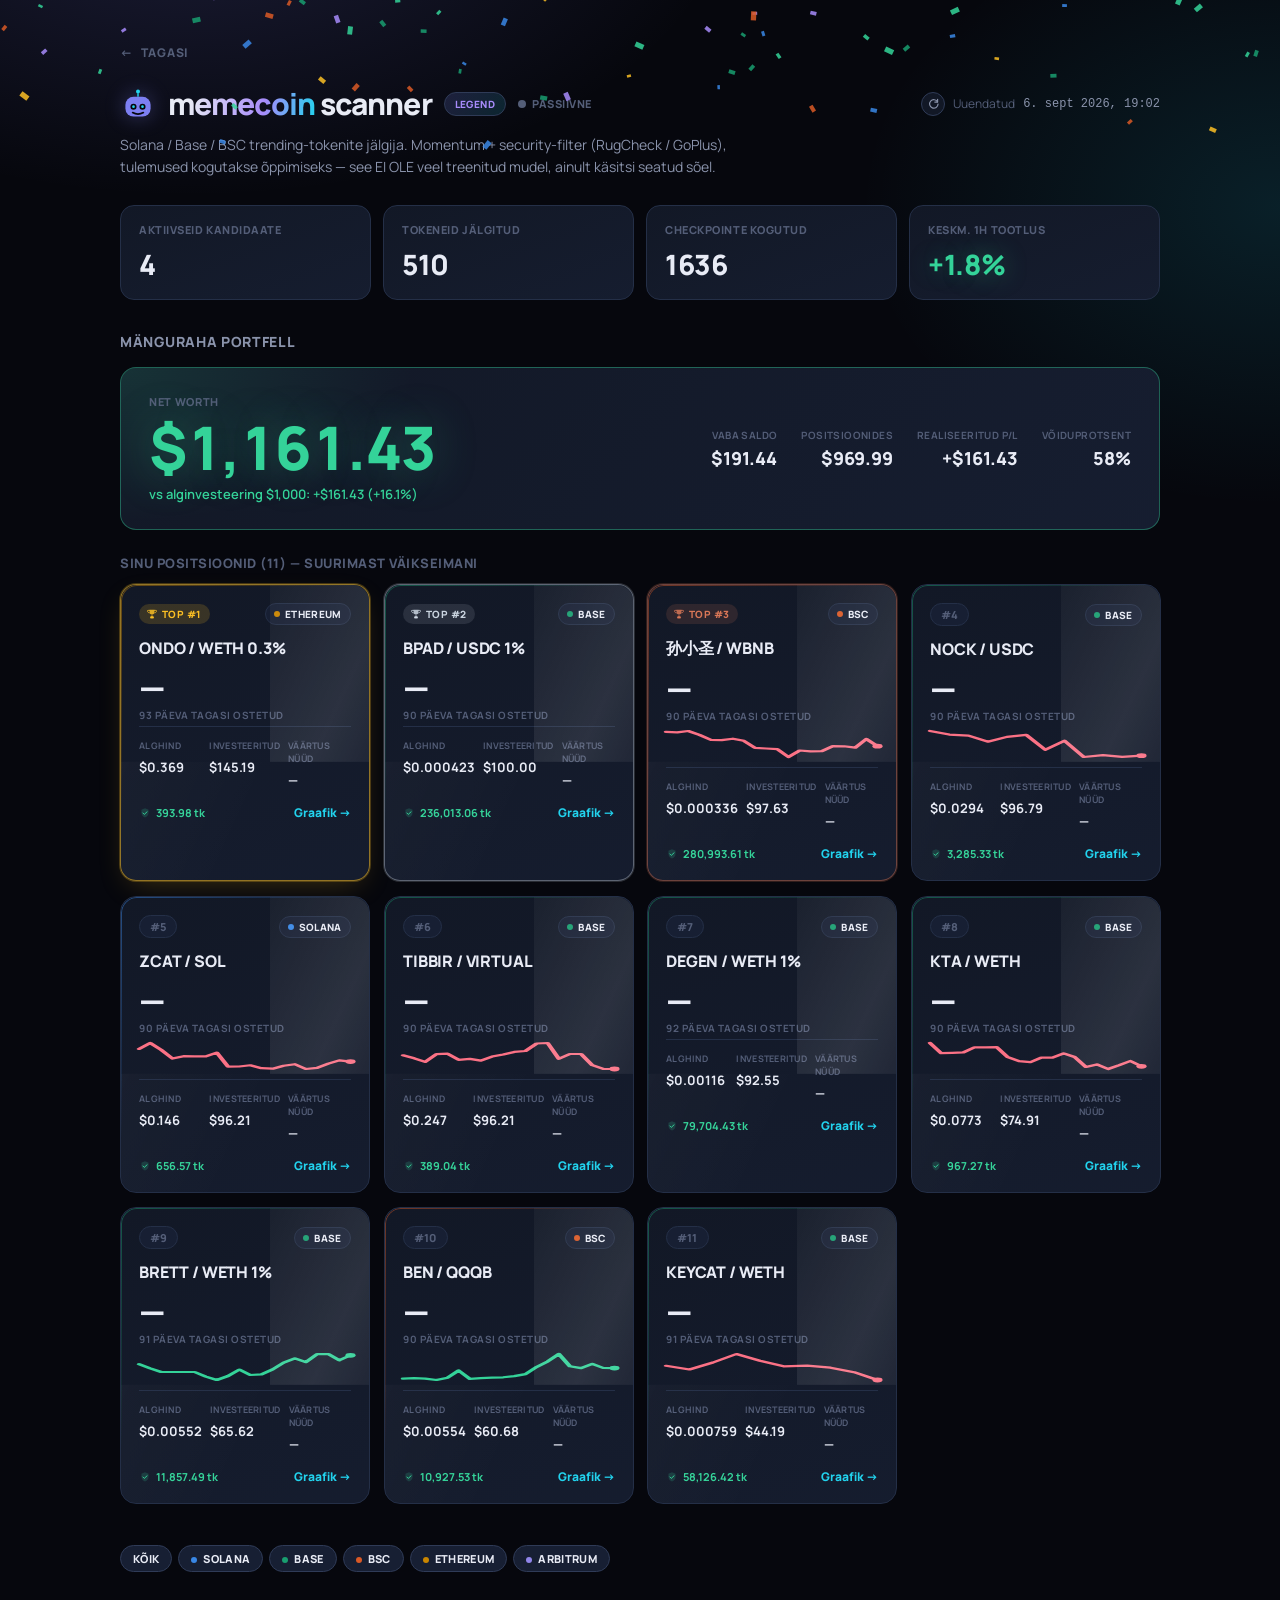
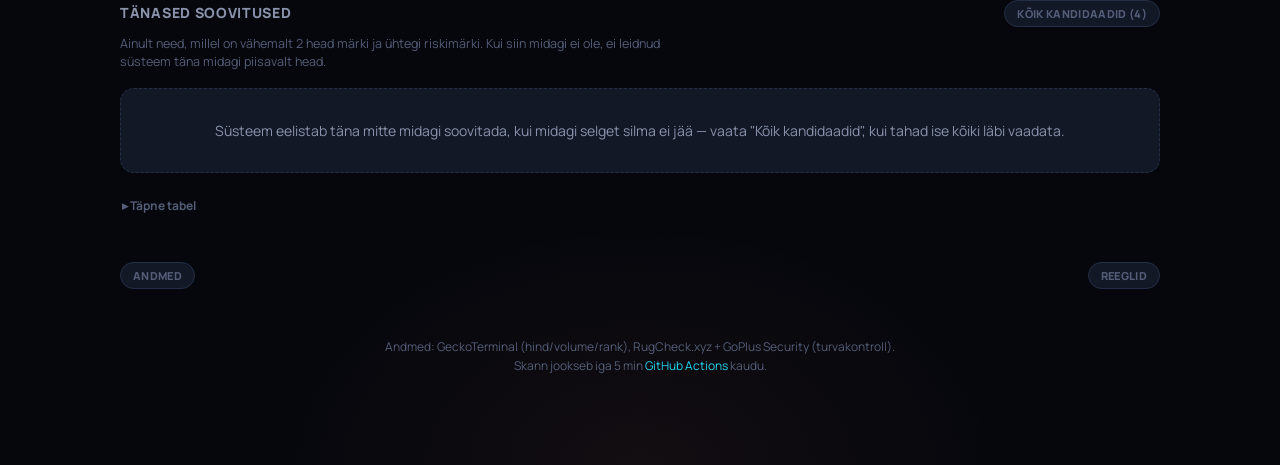
==== cryptobot.html @ 8f5c51cc "Split the dashboard into a landing page plus one page per half index.html is now a hand-written land" ====
<!doctype html>
<html lang="et">
<head>
<meta charset="utf-8">
<meta name="viewport" content="width=device-width, initial-scale=1">
<title>Bot — Cryptobot</title>
<link rel="preconnect" href="https://fonts.googleapis.com">
<link href="https://fonts.googleapis.com/css2?family=Manrope:wght@400;500;600;700;800;900&display=swap" rel="stylesheet">
<link rel="stylesheet" href="style.css">
</head>
<body>
<div class="wrap">
  <a class="backlink" href="index.html"><span class="arrow">&larr;</span> Tagasi</a>
  <header>
    <div class="h1-row">
      <div class="mascot" id="mascot" aria-hidden="true">
        <svg viewBox="0 0 40 40" width="36" height="36">
          <circle cx="20" cy="6" r="2.2" fill="var(--accent3)"/>
          <line x1="20" y1="8" x2="20" y2="12" stroke="var(--accent3)" stroke-width="1.6"/>
          <rect x="6" y="12" width="28" height="22" rx="9" fill="url(#mascotGrad)"/>
          <circle class="mascot-eye" cx="15" cy="23" r="3.4" fill="var(--bg)"/>
          <circle class="mascot-eye" cx="25" cy="23" r="3.4" fill="var(--bg)"/>
          <circle class="mascot-pupil" cx="15" cy="23" r="1.5" fill="var(--accent3)"/>
          <circle class="mascot-pupil" cx="25" cy="23" r="1.5" fill="var(--accent3)"/>
          <path d="M14 29.5 Q20 33 26 29.5" stroke="var(--bg)" stroke-width="1.8" fill="none" stroke-linecap="round"/>
          <defs>
            <linearGradient id="mascotGrad" x1="0" y1="0" x2="40" y2="40">
              <stop offset="0%" stop-color="var(--accent)"/>
              <stop offset="100%" stop-color="var(--accent2)"/>
            </linearGradient>
          </defs>
        </svg>
      </div>
      <h1><span>memecoin</span> scanner</h1>
      <span class="level-badge" id="level-badge"></span>
      <div class="pulse-wrap"><span class="pulse-dot" id="pulse-dot"></span><span id="pulse-label">—</span></div>
    </div>
    <div class="updated">
      <button class="refresh-btn" id="refresh-btn" title="Värskenda andmeid" aria-label="Värskenda andmeid">
        <svg viewBox="0 0 20 20" fill="none"><path d="M16.2 7.5A6.5 6.5 0 1 0 17 10.8" stroke="currentColor" stroke-width="1.8" stroke-linecap="round"/><path d="M16.3 3.5v4.3h-4.3" stroke="currentColor" stroke-width="1.8" stroke-linecap="round" stroke-linejoin="round"/></svg>
      </button>
      Uuendatud <span class="mono" id="updated-ts">—</span>
    </div>
  </header>
  <p class="subtitle">Solana / Base / BSC trending-tokenite jälgija. Momentum + security-filter (RugCheck / GoPlus), tulemused kogutakse õppimiseks — see EI OLE veel treenitud mudel, ainult käsitsi seatud sõel.</p>

  <div class="tiles" id="tiles"></div>

  <section id="portfolio-section">
    <div class="section-head"><h2>Mänguraha portfell</h2></div>
    <div id="portfolio-hero"></div>
    <h3 class="holdings-title" id="holdings-title"></h3>
    <div id="portfolio-positions" style="margin-top: 12px;"></div>
  </section>

  <div class="chips" id="net-filter" style="margin-bottom: 28px;"></div>

  <section>
    <div class="section-head">
      <h2><span id="coin-section-title">Tänased soovitused</span> <span class="count" id="cand-count"></span></h2>
      <button class="chip" id="show-all-toggle"></button>
    </div>
    <p class="coin-section-sub" id="coin-section-sub"></p>
    <div id="coin-grid"></div>
    <details class="raw-table" id="raw-table-wrap">
      <summary>Täpne tabel</summary>
      <div id="candidates-table"></div>
    </details>
  </section>

  <section>
    <div class="section-head chips" style="margin-bottom: 0;">
      <button class="chip" id="data-toggle">Andmed</button>
      <button class="chip" id="rules-toggle">Reeglid</button>
    </div>

    <div id="data-panel" class="bottom-panel" hidden>
      <div class="section-head" style="margin-top: 24px;"><h2>Turu kaart</h2></div>
      <div id="scatter-wrap"></div>

      <div class="section-head" style="margin-top: 24px;"><h2>Tulemused checkpointide kaupa</h2></div>
      <div id="outcomes"></div>

      <div class="section-head" style="margin-top: 24px;"><h2>Suletud tehingud</h2></div>
      <div id="portfolio-closed"></div>

      <div class="section-head" style="margin-top: 24px;"><h2>Viimased leiud</h2></div>
      <div id="feed"></div>
    </div>

    <div id="rules-panel" class="bottom-panel" hidden>
      <div id="rules-content"></div>
    </div>
  </section>

  <footer>
    Andmed: GeckoTerminal (hind/volume/rank), RugCheck.xyz + GoPlus Security (turvakontroll).<br>
    Skann jookseb iga 5 min <a href="https://github.com/skrrrando/cryptobot" target="_blank" rel="noopener">GitHub Actions</a> kaudu.
  </footer>
</div>

<div id="tooltip"></div>

<script>
const NET_COLOR = { solana: 'var(--net-solana)', base: 'var(--net-base)', bsc: 'var(--net-bsc)', eth: 'var(--net-eth)', arbitrum: 'var(--net-arbitrum)', polygon_pos: 'var(--net-polygon_pos)' };
const NET_COLOR_HEX = { solana: '#3987e5', base: '#199e70', bsc: '#d95926', eth: '#c98500', arbitrum: '#9085e9', polygon_pos: '#d55181' };
const NET_LABEL = { solana: 'Solana', base: 'Base', bsc: 'BSC', eth: 'Ethereum', arbitrum: 'Arbitrum', polygon_pos: 'Polygon' };
const SHIELD_SVG = `<svg viewBox="0 0 20 20" fill="none"><path d="M10 2l6 2.5v4.7c0 4-2.6 7.3-6 8.3-3.4-1-6-4.3-6-8.3V4.5L10 2z" fill="currentColor" opacity="0.18"/><path d="M6.5 10l2.3 2.3L13.5 8" stroke="currentColor" stroke-width="1.6" stroke-linecap="round" stroke-linejoin="round"/></svg>`;
const TROPHY_SVG = `<svg viewBox="0 0 20 20" fill="none"><path d="M6 3h8v4a4 4 0 0 1-8 0V3z" fill="currentColor" opacity="0.85"/><path d="M6 4H3.5a1 1 0 0 0-1 1.2c.3 1.6 1.3 2.7 3 3M14 4h2.5a1 1 0 0 1 1 1.2c-.3 1.6-1.3 2.7-3 3" stroke="currentColor" stroke-width="1.3" stroke-linecap="round"/><path d="M10 11v2.5M7.5 16.5h5M8 14.2h4l.6 2.3H7.4l.6-2.3z" fill="currentColor" stroke="currentColor" stroke-width="1.1" stroke-linejoin="round"/></svg>`;

const fmtUsd = (n) => {
  if (n === null || n === undefined || isNaN(n)) return '—';
  if (Math.abs(n) >= 1e6) return '$' + (n / 1e6).toFixed(2) + 'M';
  if (Math.abs(n) >= 1e3) return '$' + (n / 1e3).toFixed(1) + 'K';
  return (n < 0 ? '-$' : '$') + Math.abs(n).toFixed(Math.abs(n) > 0 && Math.abs(n) < 1 ? 4 : 2);
};
// Full precision, never abbreviated to K/M - for the Net Worth hero number,
// which is exactly the figure the user wants to read exactly, not rounded.
const fmtUsdFull = (n) => {
  if (n === null || n === undefined || isNaN(n)) return '—';
  return (n < 0 ? '-$' : '$') + Math.abs(n).toLocaleString('en-US', { minimumFractionDigits: 2, maximumFractionDigits: 2 });
};
// Memecoin entry prices are often fractions of a cent (e.g. $0.00000734) -
// toFixed(2) would just print "$0.00" for almost every token, so this shows
// enough decimal places to keep the first couple of significant digits.
const fmtPrice = (n) => {
  if (n === null || n === undefined || isNaN(n) || n <= 0) return '—';
  if (n >= 1) return '$' + n.toFixed(4).replace(/0+$/, '').replace(/\.$/, '');
  const decimals = Math.min(12, Math.max(2, -Math.floor(Math.log10(n)) + 2));
  return '$' + n.toFixed(decimals);
};
const fmtPct = (n) => {
  if (n === null || n === undefined || isNaN(n)) return '—';
  return (n >= 0 ? '+' : '') + n.toFixed(1) + '%';
};
const pctClass = (n) => (n === null || n === undefined || isNaN(n)) ? '' : (n >= 0 ? 'good' : 'bad');
const timeAgo = (isoStr) => {
  if (!isoStr) return '—';
  const diffMs = Date.now() - new Date(isoStr).getTime();
  const mins = Math.round(diffMs / 60000);
  if (mins < 1) return 'nüüd';
  if (mins < 60) return mins + ' min';
  const hrs = Math.round(mins / 60);
  if (hrs < 24) return hrs + ' h';
  return Math.round(hrs / 24) + ' päeva';
};
const geckoterminalLink = (network, poolAddress) => `https://www.geckoterminal.com/${network}/pools/${poolAddress}`;
const asFloat = (v) => { const n = parseFloat(v); return isNaN(n) ? 0 : n; };

// ---- Quick-read tags: short, plain-language "what's good / what to watch" --
// Simple threshold rules over the same fields already shown elsewhere on the
// card - not a hidden score, just a faster way to read numbers you can also
// see spelled out. Every candidate here already passed the hard security
// gate, so "caution" tags are about degree, not a pass/fail result.
function getTags(c) {
  const good = [], caution = [];
  const rv = c.features?.rank_velocity;
  const accel = c.features?.h1_accel;
  const h1 = asFloat(c.price_change_pct?.h1);
  const h24 = asFloat(c.price_change_pct?.h24);
  const mcap = c.market_cap_usd || 0;
  const sec = c.security || {};
  const concentration = c.network === 'solana' ? sec.top10_pct : sec.owner_creator_pct;
  const concLow = c.network === 'solana' ? 20 : 5;
  const concHigh = c.network === 'solana' ? 30 : 10;

  // Mirrors scan_memecoins.py's WASH_TRADE_MIN_BUYS_H1/MAX_BUYS_PER_BUYER -
  // lots of buy transactions from only a handful of distinct wallets is a
  // fake-volume/wash-trading red flag, not organic demand.
  const buysH1 = asFloat(c.transactions_h1?.buys);
  const buyersH1 = asFloat(c.transactions_h1?.buyers);
  const lockPct = c.locked_liquidity_percentage;
  const holderGrowth = sec.holder_growth_pct;
  const solH1 = c.sol_h1;

  if (rv != null && rv > 0) good.push('Rank kerkib');
  if (accel != null && accel > 0) good.push('Hoog kasvab');
  if (h24 >= 20) good.push('Tugev 24h trend');
  if (concentration != null && concentration < concLow) good.push('Hajutatud omanikud');
  if (mcap >= 1000000) good.push('Kindlam turusuurus');
  if (lockPct != null && lockPct >= 80) good.push('Likviidsus lukus');
  if (holderGrowth != null && holderGrowth >= 5) good.push('Hoidjaid juurde tuleb');

  if (concentration != null && concentration > concHigh) caution.push('Kontsentreeritud omanikud');
  if (mcap > 0 && mcap < 200000) caution.push('Väike turg');
  if (h24 < 0 && h1 > 0) caution.push('Alles pöördumas');
  if (rv != null && rv === 0) caution.push('Rank paigal');
  if (buysH1 >= 8 && buyersH1 > 0 && (buysH1 / buyersH1) >= 3.5) caution.push('Vähe unikaalseid ostjaid');
  if (sec.whale_buyer_pct != null && sec.whale_buyer_pct >= 40) caution.push('Üks rahakott domineerib');
  if (lockPct != null && lockPct < 50) caution.push('Likviidsus lukustamata');
  if (holderGrowth != null && holderGrowth < 0) caution.push('Hoidjad lahkumas');
  if (solH1 != null && solH1 <= -5) caution.push('Turg risk-off (SOL langeb)');

  return { good: good.slice(0, 2), caution: caution.slice(0, 2) };
}

async function fetchJson(path, fallback) {
  try {
    const res = await fetch(path + '?t=' + Date.now());
    if (!res.ok) return fallback;
    return await res.json();
  } catch (e) { return fallback; }
}
async function fetchJsonl(path) {
  try {
    const res = await fetch(path + '?t=' + Date.now());
    if (!res.ok) return [];
    const text = await res.text();
    return text.split('\n').filter(Boolean).map(line => {
      try { return JSON.parse(line); } catch (e) { return null; }
    }).filter(Boolean);
  } catch (e) { return []; }
}

// ---- live price lookup for open positions (mirrors scan_memecoins.py's
// fetch_pool_price - same public, keyless GeckoTerminal endpoint) ----------
async function fetchLivePrice(network, poolAddress) {
  try {
    const res = await fetch(`https://api.geckoterminal.com/api/v2/networks/${network}/pools/${poolAddress}`);
    if (!res.ok) return null;
    const data = await res.json();
    return asFloat(data?.data?.attributes?.base_token_price_usd) || null;
  } catch (e) { return null; }
}

// ---- animated count-up for stat tiles -------------------------------------
function animateNetWorth(el, target) {
  if (!el) return;
  const start = 0, dur = 900, t0 = performance.now();
  function step(t) {
    const p = Math.min((t - t0) / dur, 1);
    const eased = 1 - Math.pow(1 - p, 3);
    el.textContent = fmtUsdFull(start + (target - start) * eased);
    if (p < 1) requestAnimationFrame(step);
  }
  requestAnimationFrame(step);
}

function animateCount(el, target, isPct) {
  const start = 0, dur = 700, t0 = performance.now();
  function step(t) {
    const p = Math.min((t - t0) / dur, 1);
    const eased = 1 - Math.pow(1 - p, 3);
    const val = start + (target - start) * eased;
    el.textContent = isPct ? (val >= 0 ? '+' : '') + val.toFixed(1) + '%' : Math.round(val).toLocaleString('et-EE');
    if (p < 1) requestAnimationFrame(step);
  }
  requestAnimationFrame(step);
}

function renderTile(label, value, cls, animateTo, isPct) {
  const id = 'tile-' + Math.random().toString(36).slice(2, 8);
  return { html: `<div class="tile"><div class="label">${label}</div><div class="value ${cls || ''}" id="${id}">${animateTo == null ? value : '0'}</div></div>`, id, target: animateTo, isPct };
}

// ---- Tooltip -------------------------------------------------------------
const tooltipEl = document.getElementById('tooltip');
function showTooltip(evt, titleText, rows) {
  tooltipEl.innerHTML = '';
  const title = document.createElement('div');
  title.className = 'tt-title';
  title.textContent = titleText;
  tooltipEl.appendChild(title);
  rows.forEach(([label, value, color]) => {
    const row = document.createElement('div');
    row.className = 'tt-row';
    const left = document.createElement('span');
    if (color) {
      const key = document.createElement('span');
      key.className = 'tt-key';
      key.style.background = color;
      left.appendChild(key);
    }
    left.appendChild(document.createTextNode(label));
    const right = document.createElement('b');
    right.textContent = value;
    row.appendChild(left);
    row.appendChild(right);
    tooltipEl.appendChild(row);
  });
  tooltipEl.classList.add('show');
  moveTooltip(evt);
}
function moveTooltip(evt) {
  const x = evt.clientX ?? (evt.target.getBoundingClientRect().left + evt.target.getBoundingClientRect().width / 2);
  const y = evt.clientY ?? evt.target.getBoundingClientRect().top;
  const pad = 16;
  let left = x + pad, top = y + pad;
  if (left + 230 > window.innerWidth) left = x - 230 - pad;
  if (top + 120 > window.innerHeight) top = y - 120 - pad;
  tooltipEl.style.left = left + 'px';
  tooltipEl.style.top = top + 'px';
}
function hideTooltip() { tooltipEl.classList.remove('show'); }

// ---- Coin card grid: the game-board (primary candidates view) -----------
const RECOMMENDED_CAP = 6; // "a couple of good ones a day", not the whole list

function renderSparkline(history) {
  if (!history || history.length < 2) return '';
  const values = history.map(h => h.h1);
  const min = Math.min(...values), max = Math.max(...values);
  const range = (max - min) || 1;
  const w = 100, h = 26;
  const points = values.map((v, i) => {
    const x = (i / (values.length - 1)) * w;
    const y = h - ((v - min) / range) * h;
    return `${x.toFixed(1)},${y.toFixed(1)}`;
  }).join(' ');
  const rising = values[values.length - 1] >= values[0];
  const color = rising ? 'var(--good)' : 'var(--bad)';
  const lastX = w, lastY = h - ((values[values.length - 1] - min) / range) * h;
  return `<svg class="sparkline" viewBox="0 0 ${w} ${h}" preserveAspectRatio="none">
    <polyline points="${points}" fill="none" stroke="${color}" stroke-width="2.2" stroke-linecap="round" stroke-linejoin="round"/>
    <circle cx="${lastX.toFixed(1)}" cy="${lastY.toFixed(1)}" r="2.4" fill="${color}"/>
  </svg>`;
}

function renderCoinGrid(candidates, activeNetworks, showAll, hotState) {
  const grid = document.getElementById('coin-grid');
  const countEl = document.getElementById('cand-count');
  const titleEl = document.getElementById('coin-section-title');
  const subEl = document.getElementById('coin-section-sub');
  const toggleBtn = document.getElementById('show-all-toggle');

  const allVisible = candidates.filter(c => activeNetworks.has(c.network))
    .sort((a, b) => asFloat(b.price_change_pct?.h1) - asFloat(a.price_change_pct?.h1));

  const withTags = allVisible.map(c => ({ c, tags: getTags(c) }));
  const recommended = withTags.filter(x => x.tags.caution.length === 0 && x.tags.good.length >= 2)
    .slice(0, RECOMMENDED_CAP);

  const shown = showAll ? withTags : recommended;

  titleEl.textContent = showAll ? 'Kõik kandidaadid' : 'Tänased soovitused';
  countEl.textContent = shown.length ? `(${shown.length})` : '';
  subEl.textContent = showAll
    ? 'Kõik momentum + security filtri läbinud tokenid, halvimast parimani.'
    : 'Ainult need, millel on vähemalt 2 head märki ja ühtegi riskimärki. Kui siin midagi ei ole, ei leidnud süsteem täna midagi piisavalt head.';

  toggleBtn.textContent = showAll ? `← Ainult soovitused` : `Kõik kandidaadid (${allVisible.length})`;
  toggleBtn.style.display = allVisible.length > recommended.length || showAll ? '' : 'none';

  if (candidates.length === 0) {
    grid.innerHTML = `<div class="empty">Hetkel ühtegi kandidaati ei ole. Bot skannib iga 5 min ja alertib Telegramis, kui midagi läbi mõlema filtri (momentum + security) tuleb.</div>`;
    return;
  }
  if (allVisible.length === 0) {
    grid.innerHTML = `<div class="empty">Valitud võrgul kandidaate pole.</div>`;
    return;
  }
  if (shown.length === 0) {
    grid.innerHTML = `<div class="empty">Süsteem eelistab täna mitte midagi soovitada, kui midagi selget silma ei jää — vaata "Kõik kandidaadid", kui tahad ise kõiki läbi vaadata.</div>`;
    return;
  }

  const medalNames = { 1: 'TOP #1', 2: 'TOP #2', 3: 'TOP #3' };

  grid.innerHTML = `<div class="coin-grid">${shown.map(({ c, tags }, i) => {
    const medal = i < 3 ? i + 1 : null;
    const h1 = asFloat(c.price_change_pct?.h1);
    const h24 = asFloat(c.price_change_pct?.h24);
    const vol = asFloat(c.volume_usd?.h24);
    const sec = c.security || {};
    const secLine = c.network === 'solana' ? `top10 ${sec.top10_pct?.toFixed(0) ?? '—'}%` : `owner ${sec.owner_creator_pct?.toFixed(0) ?? '—'}%`;
    const tagRows = (tags.good.length || tags.caution.length) ? `<div class="tag-rows">
        ${tags.good.length ? `<div class="tag-row">${tags.good.map(t => `<span class="tag good"><span class="tag-dot"></span>${t}</span>`).join('')}</div>` : ''}
        ${tags.caution.length ? `<div class="tag-row">${tags.caution.map(t => `<span class="tag caution"><span class="tag-dot"></span>${t}</span>`).join('')}</div>` : ''}
      </div>` : '';
    return `<div class="coin-card ${medal ? 'medal-' + medal : ''}" style="--net-color:${NET_COLOR_HEX[c.network]}; animation-delay:${Math.min(i * 35, 400)}ms">
      <div class="card-top">
        ${medal ? `<span class="medal-badge medal-${medal}">${TROPHY_SVG}${medalNames[medal]}</span>` : `<span class="net-badge"><span class="dot" style="background:${NET_COLOR[c.network]}"></span>${NET_LABEL[c.network]}</span>`}
        ${medal ? `<span class="net-badge"><span class="dot" style="background:${NET_COLOR[c.network]}"></span>${NET_LABEL[c.network]}</span>` : ''}
      </div>
      <div class="card-name">${c.name}</div>
      <div class="card-hero ${pctClass(h1)}">${fmtPct(h1)}</div>
      <div class="card-hero-label">1h muutus · rank #${c.rank}</div>
      ${renderSparkline(hotState?.[c.id]?.history)}
      <div class="card-stats">
        <div><span class="stat-label">24h</span><span class="stat-val ${pctClass(h24)}">${fmtPct(h24)}</span></div>
        <div><span class="stat-label">Mcap</span><span class="stat-val">${fmtUsd(c.market_cap_usd)}</span></div>
        <div><span class="stat-label">Vol</span><span class="stat-val">${fmtUsd(vol)}</span></div>
      </div>
      ${tagRows}
      <div class="card-footer">
        <span class="shield-badge">${SHIELD_SVG}${secLine}</span>
        <a class="card-link" href="${geckoterminalLink(c.network, c.address)}" target="_blank" rel="noopener">Graafik →</a>
      </div>
    </div>`;
  }).join('')}</div>`;
}

// ---- Scatter chart: 1h% vs market cap (log), sized by 24h volume --------
function renderScatter(candidates, activeNetworks) {
  const wrap = document.getElementById('scatter-wrap');
  const visible = candidates.filter(c => activeNetworks.has(c.network));
  if (candidates.length === 0) { wrap.innerHTML = ''; return; }
  if (visible.length === 0) { wrap.innerHTML = `<div class="empty">Valitud võrgul kandidaate pole.</div>`; return; }

  const W = 900, H = 320, M = { top: 16, right: 24, bottom: 34, left: 54 };
  const iw = W - M.left - M.right, ih = H - M.top - M.bottom;

  const h1Vals = visible.map(c => asFloat(c.price_change_pct?.h1));
  const mcapVals = visible.map(c => Math.max(c.market_cap_usd || 1, 1));
  const volVals = visible.map(c => asFloat(c.volume_usd?.h24));

  const xMax = Math.max(...h1Vals, 10) * 1.12;
  const yMin = Math.min(...mcapVals, 50000) * 0.7;
  const yMax = Math.max(...mcapVals) * 1.6;
  const volMax = Math.max(...volVals, 1);

  const xScale = (v) => M.left + (v / xMax) * iw;
  const yScale = (v) => M.top + ih - ((Math.log(Math.max(v, yMin)) - Math.log(yMin)) / (Math.log(yMax) - Math.log(yMin))) * ih;
  const rScale = (v) => 5 + Math.sqrt(Math.max(v, 0) / volMax) * 16;

  const yTicks = [];
  for (let p = 4; p <= 9; p++) { const v = Math.pow(10, p); if (v >= yMin && v <= yMax) yTicks.push(v); }
  const xTicks = [0, xMax * 0.25, xMax * 0.5, xMax * 0.75, xMax].map(v => Math.round(v));

  let svg = `<svg viewBox="0 0 ${W} ${H}" role="img" aria-label="Kandidaadid: 1h muutus vs turukapitalisatsioon">`;
  yTicks.forEach(v => {
    const y = yScale(v);
    svg += `<line class="grid-line" x1="${M.left}" x2="${W - M.right}" y1="${y}" y2="${y}"/>`;
    svg += `<text class="axis-text" x="${M.left - 8}" y="${y + 3}" text-anchor="end">${fmtUsd(v)}</text>`;
  });
  xTicks.forEach(v => {
    const x = xScale(v);
    svg += `<text class="axis-text" x="${x}" y="${H - M.bottom + 18}" text-anchor="middle">${v >= 0 ? '+' : ''}${v}%</text>`;
  });
  svg += `<line class="zero-line" x1="${M.left}" x2="${M.left}" y1="${M.top}" y2="${H - M.bottom}"/>`;
  svg += `<line class="zero-line" x1="${M.left}" x2="${W - M.right}" y1="${H - M.bottom}" y2="${H - M.bottom}"/>`;
  svg += `<text class="axis-text" x="${M.left + iw / 2}" y="${H - 2}" text-anchor="middle">1h hinnamuutus</text>`;

  const sorted = [...visible].sort((a, b) => asFloat(b.volume_usd?.h24) - asFloat(a.volume_usd?.h24));
  sorted.forEach((c, i) => {
    const h1 = asFloat(c.price_change_pct?.h1);
    const mcap = Math.max(c.market_cap_usd || 1, 1);
    const vol = asFloat(c.volume_usd?.h24);
    const x = xScale(h1), y = yScale(mcap), r = rScale(vol);
    const color = `var(--net-${c.network})`;
    const hitR = Math.max(r + 8, 14);
    svg += `<circle class="hit-area" data-idx="${i}" cx="${x}" cy="${y}" r="${hitR}" tabindex="0" role="button" aria-label="${c.name}"/>`;
    svg += `<circle class="mark dot-ring" cx="${x}" cy="${y}" r="${r}" fill="${color}" opacity="0.9"/>`;
  });
  svg += `</svg>`;

  wrap.innerHTML = `<div class="chart-card">
    <div class="chart-legend">${['solana','base','bsc','eth','arbitrum','polygon_pos'].filter(n => activeNetworks.has(n)).map(n =>
      `<span class="item"><span class="swatch" style="background:${NET_COLOR[n]}"></span>${NET_LABEL[n]}</span>`
    ).join('')}<span class="item" style="margin-left:auto; color:var(--text-faint);">suurus = 24h volume</span></div>
    ${svg}
  </div>`;

  wrap.querySelectorAll('.hit-area').forEach(el => {
    const c = sorted[parseInt(el.dataset.idx, 10)];
    const rows = [
      ['1h muutus', fmtPct(asFloat(c.price_change_pct?.h1))],
      ['24h muutus', fmtPct(asFloat(c.price_change_pct?.h24))],
      ['Turukapital', fmtUsd(c.market_cap_usd)],
      ['24h volume', fmtUsd(asFloat(c.volume_usd?.h24))],
      ['Rank', '#' + c.rank],
    ];
    const title = `${c.name} · ${NET_LABEL[c.network]}`;
    el.addEventListener('mouseenter', (e) => showTooltip(e, title, rows));
    el.addEventListener('mousemove', moveTooltip);
    el.addEventListener('mouseleave', hideTooltip);
    el.addEventListener('focus', (e) => showTooltip(e, title, rows));
    el.addEventListener('blur', hideTooltip);
  });
}

// ---- Candidates table (accessibility fallback, collapsed by default) ----
function renderCandidatesTable(candidates, activeNetworks) {
  const el = document.getElementById('candidates-table');
  const visible = candidates.filter(c => activeNetworks.has(c.network))
    .sort((a, b) => asFloat(b.price_change_pct?.h1) - asFloat(a.price_change_pct?.h1));
  if (visible.length === 0) { el.innerHTML = ''; return; }
  el.innerHTML = `<div class="table-wrap"><table>
    <thead><tr><th>Token</th><th>Võrk</th><th class="num">Rank</th><th class="num">1h</th><th class="num">24h</th><th class="num">Mcap</th><th class="num">Security</th><th></th></tr></thead>
    <tbody>${visible.map(c => {
      const sec = c.security || {};
      const secLine = c.network === 'solana' ? `top10 ${sec.top10_pct?.toFixed(0) ?? '—'}%` : `owner ${sec.owner_creator_pct?.toFixed(0) ?? '—'}%`;
      const rv = c.features?.rank_velocity;
      return `<tr>
        <td class="row-name">${c.name}</td>
        <td><span class="net-badge"><span class="dot" style="background:${NET_COLOR[c.network]}"></span>${NET_LABEL[c.network]}</span></td>
        <td class="num mono">#${c.rank}${rv != null ? `<span style="color:var(--text-faint)"> (${rv >= 0 ? '+' : ''}${rv})</span>` : ''}</td>
        <td class="num mono ${pctClass(asFloat(c.price_change_pct?.h1))}">${fmtPct(asFloat(c.price_change_pct?.h1))}</td>
        <td class="num mono ${pctClass(asFloat(c.price_change_pct?.h24))}">${fmtPct(asFloat(c.price_change_pct?.h24))}</td>
        <td class="num mono">${fmtUsd(c.market_cap_usd)}</td>
        <td class="num mono" style="color:var(--text-muted); font-size:12px;">${secLine}</td>
        <td class="num"><a class="row-link" href="${geckoterminalLink(c.network, c.address)}" target="_blank" rel="noopener">graafik →</a></td>
      </tr>`;
    }).join('')}</tbody>
  </table></div>`;
}

// ---- Checkpoint outcomes: diverging bars + table -------------------------
function renderOutcomes(labelRows, activeNetworks) {
  const el = document.getElementById('outcomes');
  const checkpoints = labelRows.filter(r => r.row_type === 'checkpoint' && activeNetworks.has(r.network));
  if (checkpoints.length === 0) {
    el.innerHTML = `<div class="empty">Checkpointe pole veel kogunenud — esimesed tulemused ilmuvad 10 min pärast esimest kandidaati. Kannatust: see ongi mõte, mitte kiirustada mudeliga enne kui andmeid on.</div>`;
    return;
  }
  const offsets = [10, 30, 60, 180, 360];
  const offsetLabel = { 10: '10 min', 30: '30 min', 60: '1 h', 180: '3 h', 360: '6 h' };
  const rows = offsets.map(off => {
    const rs = checkpoints.filter(r => r.offset_minutes === off && r.return_pct != null);
    if (rs.length === 0) return { off, n: 0 };
    const avg = rs.reduce((s, r) => s + r.return_pct, 0) / rs.length;
    const winRate = rs.filter(r => r.return_pct > 0).length / rs.length * 100;
    return { off, n: rs.length, avg, winRate };
  });
  const maxAbs = Math.max(...rows.map(r => Math.abs(r.avg || 0)), 1);

  const bars = rows.map(r => {
    if (!r.n) return `<div class="bar-row"><span class="off-label">${offsetLabel[r.off]}</span><div class="bar-track"><div class="zero-mark" style="left:50%"></div></div><span class="bar-val mono" style="color:var(--text-faint)">—</span></div>`;
    const pct = Math.min(Math.abs(r.avg) / maxAbs * 50, 50);
    const cls = r.avg >= 0 ? 'good' : 'bad';
    const left = r.avg >= 0 ? '50%' : (50 - pct) + '%';
    return `<div class="bar-row">
      <span class="off-label">${offsetLabel[r.off]}</span>
      <div class="bar-track">
        <div class="zero-mark" style="left:50%"></div>
        <div class="bar-fill ${cls}" style="left:${left}; width:${pct}%"></div>
      </div>
      <span class="bar-val mono ${pctClass(r.avg)}">${fmtPct(r.avg)} <span class="bar-n">(n=${r.n})</span></span>
    </div>`;
  }).join('');

  const tableRows = rows.map(r => `<tr>
      <td>${offsetLabel[r.off]}</td>
      <td class="num mono">${r.n}</td>
      <td class="num mono ${r.n ? pctClass(r.avg) : ''}">${r.n ? fmtPct(r.avg) : '—'}</td>
      <td class="num mono">${r.n ? r.winRate.toFixed(0) + '%' : '—'}</td>
    </tr>`).join('');

  el.innerHTML = `
    <div class="chart-card" style="margin-bottom: 12px;">${bars}</div>
    <details class="raw-table"><summary>Täpne tabel</summary>
      <div class="table-wrap"><table>
        <thead><tr><th>Checkpoint</th><th class="num">Vaatlusi</th><th class="num">Keskmine tootlus</th><th class="num">Võiduprotsent</th></tr></thead>
        <tbody>${tableRows}</tbody>
      </table></div>
    </details>`;
}

// ---- Recent finds feed ----------------------------------------------------
function renderFeed(labelRows, activeNetworks) {
  const el = document.getElementById('feed');
  const entries = labelRows.filter(r => r.row_type === 'entry' && activeNetworks.has(r.network))
    .sort((a, b) => new Date(b.entry_ts) - new Date(a.entry_ts)).slice(0, 20);
  if (entries.length === 0) {
    el.innerHTML = `<div class="empty">Pole veel ühtegi leidu. Esimene ilmub siia kohe, kui mõni token mõlemast filtrist läbi saab.</div>`;
    return;
  }
  el.innerHTML = `<div class="table-wrap">${entries.map(e => `<div class="feed-item">
    <span class="ts mono">${timeAgo(e.entry_ts)}</span>
    <span class="net-badge"><span class="dot" style="background:${NET_COLOR[e.network]}"></span>${NET_LABEL[e.network]}</span>
    <span class="row-name">${e.name}</span>
    <span class="mono" style="color: var(--text-faint); margin-left: auto;">${fmtUsd(e.entry_mcap_usd)} mcap</span>
  </div>`).join('')}</div>`;
}

// ---- Play-money portfolio ---------------------------------------------------
// ---- Trader level badge - purely for fun, based on how many trades closed -
function renderLevelBadge(portfolio) {
  const el = document.getElementById('level-badge');
  const n = portfolio?.closed?.length ?? 0;
  let label;
  if (n === 0) label = 'Uustulnuk';
  else if (n < 5) label = 'Kaubleja';
  else if (n < 15) label = 'Proff';
  else label = 'Legend';
  el.textContent = label;
}

// ---- Confetti burst - fires once per page load when there's something to
// celebrate (a recent winning trade, or a candidate mooning). Self-contained
// canvas animation, no dependency, removes itself when done. -------------
function fireConfetti() {
  const canvas = document.createElement('canvas');
  canvas.style.cssText = 'position:fixed; inset:0; width:100vw; height:100vh; pointer-events:none; z-index:9999;';
  document.body.appendChild(canvas);
  const ctx = canvas.getContext('2d');
  const dpr = window.devicePixelRatio || 1;
  canvas.width = window.innerWidth * dpr;
  canvas.height = window.innerHeight * dpr;
  ctx.scale(dpr, dpr);
  const colors = ['#3987e5', '#199e70', '#d95926', '#fbbf24', '#a78bfa', '#34d399'];
  const particles = Array.from({ length: 90 }, () => ({
    x: Math.random() * window.innerWidth,
    y: -20 - Math.random() * 200,
    vx: (Math.random() - 0.5) * 3,
    vy: 2 + Math.random() * 3,
    size: 4 + Math.random() * 5,
    color: colors[Math.floor(Math.random() * colors.length)],
    rot: Math.random() * Math.PI * 2,
    vrot: (Math.random() - 0.5) * 0.3,
  }));
  let frame = 0;
  const maxFrames = 220;
  function tick() {
    ctx.clearRect(0, 0, window.innerWidth, window.innerHeight);
    particles.forEach(p => {
      p.x += p.vx; p.y += p.vy; p.vy += 0.02; p.rot += p.vrot;
      ctx.save();
      ctx.translate(p.x, p.y);
      ctx.rotate(p.rot);
      ctx.fillStyle = p.color;
      ctx.globalAlpha = Math.max(0, 1 - frame / maxFrames);
      ctx.fillRect(-p.size / 2, -p.size / 2, p.size, p.size * 0.6);
      ctx.restore();
    });
    frame++;
    if (frame < maxFrames) requestAnimationFrame(tick);
    else canvas.remove();
  }
  requestAnimationFrame(tick);
}

function maybeFireConfetti(portfolio, candidates) {
  if (window.matchMedia?.('(prefers-reduced-motion: reduce)').matches) return;
  const closed = portfolio?.closed ?? [];
  const now = Date.now();
  const recentWin = closed.some(c => c.pnl_usd > 0 && (now - new Date(c.exit_ts).getTime()) < 30 * 60 * 1000);
  const bigMover = candidates.some(c => asFloat(c.price_change_pct?.h1) >= 50);
  if (recentWin || bigMover) fireConfetti();
}

async function renderPortfolio(portfolio, hotState) {
  const heroEl = document.getElementById('portfolio-hero');
  const holdingsTitleEl = document.getElementById('holdings-title');
  const posEl = document.getElementById('portfolio-positions');
  const closedEl = document.getElementById('portfolio-closed');

  const balance = portfolio?.balance ?? 1000;
  // Biggest position first, smallest last - "column 1" is always the trade
  // with the most money in it, matching how big a bet the bot actually made.
  const positions = Object.entries(portfolio?.positions ?? {})
    .sort((a, b) => b[1].amount_usd - a[1].amount_usd);
  const closed = portfolio?.closed ?? [];

  const invested = positions.reduce((s, [, p]) => s + p.amount_usd, 0);
  const realizedPl = closed.reduce((s, c) => s + c.pnl_usd, 0);
  const wins = closed.filter(c => c.pnl_usd >= 0).length;
  const winRate = closed.length ? (wins / closed.length * 100) : null;

  holdingsTitleEl.textContent = positions.length
    ? `Sinu positsioonid (${positions.length}) — suurimast väikseimani`
    : '';

  // Render positions with a loading placeholder first (net worth needs
  // every live price in hand before it can be computed, but the cards
  // themselves can still appear immediately). Reuses the exact .coin-card
  // look from the recommendations grid (medal badges, colored hero number,
  // momentum sparkline, stat row) instead of a separate visual language.
  const medalNames = { 1: 'TOP #1', 2: 'TOP #2', 3: 'TOP #3' };
  if (positions.length === 0) {
    posEl.innerHTML = `<div class="empty">Bot ei hoia hetkel ühtegi positsiooni. Iga uus "tänane soovitus" saab automaatselt 1/12 kontoväärtusest investeeritud.</div>`;
  } else {
    posEl.innerHTML = `<div class="coin-grid">${positions.map(([poolId, p], i) => {
      const rank = i + 1;
      const medal = rank <= 3 ? rank : null;
      return `<div class="coin-card ${medal ? 'medal-' + medal : ''}" style="--net-color:${NET_COLOR_HEX[p.network]}; animation-delay:${Math.min(i * 35, 400)}ms" data-pool-id="${poolId}">
        <div class="card-top">
          ${medal ? `<span class="medal-badge medal-${medal}">${TROPHY_SVG}${medalNames[medal]}</span>` : `<span class="pos-badge">#${rank}</span>`}
          <span class="net-badge"><span class="dot" style="background:${NET_COLOR[p.network]}"></span>${NET_LABEL[p.network]}</span>
        </div>
        <div class="card-name">${p.name}</div>
        <div class="card-hero pending h-pl">laen...</div>
        <div class="card-hero-label h-pl-label">${timeAgo(p.entry_ts)} tagasi ostetud</div>
        ${renderSparkline(hotState?.[poolId]?.history)}
        <div class="card-stats">
          <div><span class="stat-label">Alghind</span><span class="stat-val">${fmtPrice(p.entry_price_usd)}</span></div>
          <div><span class="stat-label">Investeeritud</span><span class="stat-val">${fmtUsd(p.amount_usd)}</span></div>
          <div><span class="stat-label">Väärtus nüüd</span><span class="stat-val h-val">—</span></div>
        </div>
        ${p.dca_count ? `<div class="tag-rows"><div class="tag-row"><span class="tag info"><span class="tag-dot"></span>Juurde ostetud</span></div></div>` : ''}
        <div class="card-footer">
          <span class="shield-badge">${SHIELD_SVG}${p.qty ? p.qty.toLocaleString('en-US', {maximumFractionDigits: 2}) : '—'} tk</span>
          <a class="card-link" href="${geckoterminalLink(p.network, p.pool_address)}" target="_blank" rel="noopener">Graafik →</a>
        </div>
      </div>`;
    }).join('')}</div>`;
  }

  // Fetch every open position's live price in parallel, once, so both the
  // per-position P/L cards AND the net-worth hero number use the same
  // figures (fetching twice could show two slightly different prices).
  const livePrices = await Promise.all(positions.map(async ([poolId, p]) => {
    const price = await fetchLivePrice(p.network, p.pool_address);
    return { poolId, p, price };
  }));

  let currentPositionsValue = 0;
  livePrices.forEach(({ poolId, p, price }) => {
    const card = posEl.querySelector(`.coin-card[data-pool-id="${CSS.escape(poolId)}"]`);
    const plEl = card?.querySelector('.h-pl');
    const labelEl = card?.querySelector('.h-pl-label');
    const valEl = card?.querySelector('.h-val');
    if (price == null || p.entry_price_usd <= 0) {
      currentPositionsValue += p.amount_usd; // fall back to cost basis if the live fetch failed
      if (plEl) { plEl.textContent = '—'; plEl.classList.remove('pending'); }
      return;
    }
    const value = p.qty * price;
    currentPositionsValue += value;
    const pl = value - p.amount_usd;
    const plPct = (pl / p.amount_usd) * 100;
    const plCls = pctClass(pl);
    if (plEl) {
      plEl.classList.remove('pending');
      plEl.classList.add(plCls);
      plEl.textContent = fmtPct(plPct);
    }
    if (labelEl) {
      labelEl.innerHTML = `<span class="pl-dollar ${plCls}">${pl >= 0 ? '+' : ''}${fmtUsd(pl)}</span> · ${timeAgo(p.entry_ts)} tagasi ostetud`;
    }
    if (valEl) {
      valEl.textContent = fmtUsd(value);
      valEl.classList.add(plCls);
    }
  });

  const netWorth = balance + currentPositionsValue;
  const totalReturn = netWorth - 1000;
  const totalReturnPct = (totalReturn / 1000) * 100;
  const moodClass = totalReturn > 0 ? 'winning' : totalReturn < 0 ? 'losing' : '';

  heroEl.innerHTML = `<div class="portfolio-hero ${moodClass}">
    <div class="portfolio-balance">
      <div class="label">Net worth</div>
      <div class="value ${pctClass(totalReturn)}" id="net-worth-value">${fmtUsdFull(balance)}</div>
      <div class="starting ${pctClass(totalReturn)}">vs alginvesteering $1,000: ${totalReturn >= 0 ? '+' : ''}${fmtUsdFull(totalReturn)} (${fmtPct(totalReturnPct)})</div>
    </div>
    <div class="portfolio-stats">
      <div class="stat"><div class="label">Vaba saldo</div><div class="val">${fmtUsd(balance)}</div></div>
      <div class="stat"><div class="label">Positsioonides</div><div class="val">${fmtUsd(currentPositionsValue)}</div></div>
      <div class="stat"><div class="label">Realiseeritud P/L</div><div class="val ${pctClass(realizedPl)}">${realizedPl >= 0 ? '+' : ''}${fmtUsd(realizedPl)}</div></div>
      <div class="stat"><div class="label">Võiduprotsent</div><div class="val">${winRate != null ? winRate.toFixed(0) + '%' : '—'}</div></div>
    </div>
  </div>`;
  animateNetWorth(document.getElementById('net-worth-value'), netWorth);

  if (closed.length === 0) {
    closedEl.innerHTML = `<div class="empty">Ühtegi tehingut pole veel suletud - positsioonid müüakse 6h checkpointi juures.</div>`;
  } else {
    const sortedClosed = [...closed].sort((a, b) => new Date(b.exit_ts) - new Date(a.exit_ts));
    closedEl.innerHTML = `<div class="table-wrap"><table>
      <thead><tr><th>Token</th><th>Võrk</th><th class="num">Investeeritud</th><th class="num">Tulemus</th></tr></thead>
      <tbody>${sortedClosed.map(c => `<tr>
        <td class="row-name">${c.name}</td>
        <td><span class="net-badge"><span class="dot" style="background:${NET_COLOR[c.network]}"></span>${NET_LABEL[c.network]}</span></td>
        <td class="num mono">${fmtUsd(c.amount_usd)}</td>
        <td class="num mono ${pctClass(c.pnl_usd)}">${c.pnl_usd >= 0 ? '+' : ''}${fmtUsd(c.pnl_usd)} (${fmtPct(c.pnl_pct)})</td>
      </tr>`).join('')}</tbody>
    </table></div>`;
  }
}

// ---- Network filter chips --------------------------------------------------
function renderFilterChips(networksPresent, activeNetworks, onChange) {
  const el = document.getElementById('net-filter');
  const order = ['solana', 'base', 'bsc', 'eth', 'arbitrum', 'polygon_pos'].filter(n => networksPresent.has(n));
  if (order.length <= 1) { el.innerHTML = ''; return; }
  el.innerHTML = `<button class="chip ${activeNetworks.size === order.length ? 'active' : ''}" data-net="__all">Kõik</button>` +
    order.map(n => `<button class="chip ${activeNetworks.has(n) ? 'active' : ''}" data-net="${n}"><span class="dot" style="background:${NET_COLOR_HEX[n]}"></span>${NET_LABEL[n]}</button>`).join('');
  el.querySelectorAll('.chip').forEach(btn => {
    btn.addEventListener('click', () => {
      const net = btn.dataset.net;
      if (net === '__all') { activeNetworks.clear(); order.forEach(n => activeNetworks.add(n)); }
      else {
        if (activeNetworks.size === order.length) { activeNetworks.clear(); activeNetworks.add(net); }
        else if (activeNetworks.has(net) && activeNetworks.size > 1) { activeNetworks.delete(net); }
        else { activeNetworks.add(net); }
      }
      renderFilterChips(networksPresent, activeNetworks, onChange);
      onChange();
    });
  });
}

// ---- "Reeglid" panel: plain-language readout of the live trading params --
// Mirrors the actual constants in scan_memecoins.py - if those numbers ever
// change, update them here too so this never drifts from what the bot
// really does.
function renderRules() {
  const el = document.getElementById('rules-content');
  if (!el) return;
  el.innerHTML = `
    <div class="rules-group">
      <h3>1. Kandidaatide valik</h3>
      <ul class="rules-list">
        <li>Skannitakse <b>6 võrku</b> iga tsükli järel: Solana, Base, BSC, Ethereum, Arbitrum, Polygon.</li>
        <li>Token peab olema hetkel <b>tõusutrendis</b>: 1h ja 6h hinnamuutus mõlemad plussis, ostutehinguid rohkem kui müügitehinguid viimase tunni jooksul.</li>
        <li>Turukapitalisatsioon vähemalt <b>$50,000</b> - alla selle mikro-rug'e ei vaadata üldse.</li>
      </ul>
    </div>
    <div class="rules-group">
      <h3>2. Turvakontroll</h3>
      <ul class="rules-list">
        <li><b>Solana</b> (RugCheck): mint- ja freeze-õigus peavad olema kustutatud, top 10 hoidja kokku ≤ 40%, ei tohi olla "danger" taseme riskimärget.</li>
        <li><b>EVM võrgud</b> (GoPlus): ei tohi olla honeypot, mintitav, mustas nimekirjas ega ostmatu; omaniku+looja osalus kokku ≤ 20%; ostu- ja müügimaks kumbki ≤ 10%; <b>arendaja pole varem honeypot'i teinud</b> (GoPlus jälgib sama rahakoti ajalugu teiste tokenite peal).</li>
        <li>Turvakontrolli mitte läbinud token ei jõua kunagi soovituste sekka ega osta ka bot seda.</li>
      </ul>
    </div>
    <div class="rules-group">
      <h3>3. "Soovitatud" tase</h3>
      <ul class="rules-list">
        <li>Iga turvalist tokenit hinnatakse 7 "hea märgi" järgi: rank tõuseb, moment kiireneb, 24h tootlus ≥ 20%, hoidjate kontsentratsioon madal, turukapital ≥ $1M, <b>likviidsus ≥ 80% lukustatud</b>, <b>hoidjate arv kasvab</b> (≥5% juurdekasvu alates esimesest jälgitud kontrollist).</li>
        <li>Ja 9 "ettevaatust" märgi järgi: kontsentratsioon liiga kõrge, turukapital alla $200K, 24h languses aga 1h plussis, rank paigal, <b>vähe unikaalseid ostjaid</b> (palju ostutehinguid aga samadelt rahakottidelt), <b>üks rahakott domineerib</b> (kui üks rahakott moodustab ≥40% viimase tunni kogu ostumahust dollarites), <b>likviidsus lukustamata</b> (alla 50% lukus - see on kõige levinum viis, kuidas memecoinid päriselt "rug'itakse"), <b>hoidjate arv kahaneb</b> (inimesed lahkuvad) ja <b>turg on risk-off</b> (SOL on languses ≥5% viimase tunni jooksul - kogu memecoini turg kipub siis koos kukkuma, sõltumata konkreetse tokeni kvaliteedist).</li>
        <li>Soovitatuks saab token ainult siis kui tal on <b>vähemalt 2 head märki JA 0 ettevaatust märki</b>. Ainult neid ostab bot mänguraha eest.</li>
      </ul>
    </div>
    <div class="rules-group">
      <h3>4. Ostmine</h3>
      <ul class="rules-list">
        <li>Algsaldo <b>$1,000</b> mänguraha.</li>
        <li>Iga ost on <b>1/12 kogu kontoväärtusest</b> (vaba saldo + kõikide avatud positsioonide sisenemissummad kokku) - kasvab ja kahaneb koos kontoga. Nt konto $1,200 → $100/tehing; $2,400 → $200/tehing; $600 → $50/tehing.</li>
        <li>Korraga hoitakse maksimaalselt <b>12 positsiooni</b> - kui täis, oodatakse kuni mõni positsioon suletakse. Uut ostu ei tehta ka siis, kui vaba saldo jääb selle hetke 1/12 suurusest väiksemaks, isegi kui kohti on veel vaba.</li>
        <li><b>Ethereumil hetkel ei osteta</b> - mõõtsime, et gas (~$4 kahe tehingu peale) sööb väikese tehingu juures liiga suure osa ära. Kandidaate ja tulemusi jälgitakse Ethereumil endiselt (andmete kogumiseks), lihtsalt mänguraha sinna ei panda.</li>
      </ul>
    </div>
    <div class="rules-group">
      <h3>5. Juurdeostmine (DCA)</h3>
      <ul class="rules-list">
        <li>Käivitub kui positsioon on <b>10-20% miinuses</b> alghinnast (mitte lähemal stop-lossile kui see).</li>
        <li>Ainult siis kui token näeb hetkel ikka veel terve välja, mitte lihtsalt odavam.</li>
        <li>Juurdeost on <b>50% originaaltehingu suurusest</b>, maksimaalselt <b>1 kord</b> positsiooni kohta.</li>
      </ul>
    </div>
    <div class="rules-group">
      <h3>6. Väljumine</h3>
      <ul class="rules-list">
        <li><b>Stop-loss:</b> müüakse kui hind on 30% alghinnast madalamal.</li>
        <li><b>Trailing stop (astmeline):</b> lubatud tagasitõmbumine tipust sõltub sellest kui kaugel kasumis positsioon on käinud - 25% tavaliselt, 35% kui tipp oli +50-150%, 45% kui tipp oli +150% või rohkem. Nii ei müüda tugevat võitjat tavalise kõikumise peale liiga vara maha.</li>
        <li><b>Varajane kasumi realiseerimine:</b> kui positsioon on kunagi käinud tipus vähemalt +15% kasumis JA hoog on hetkel peatunud (1h tootlus ≤ 0%), müüakse kohe ära - selle asemel, et oodata trailing-stop'i suuremat tagasitõmbumist või 6h piirangut. Kui token näitab veel jätkuvalt kasvu (1h tootlus üle 0%), jäetakse rahulikult lahti - see reegel ei sega kunagi tõelise "lennuki" jätkumist.</li>
        <li><b>Momentumi kokkuvarisemine:</b> müüakse kui 1h tootlus langeb alla -15% ja müügisurve ületab ostusurve.</li>
        <li><b>6h ajapiirang:</b> tavaliselt suletakse positsioon 6 tunni pärast. Erand - kui tootlus on siis juba ≥ 40% JA token näitab endiselt positiivset momentumit (1h ja 6h plussis), jäetakse positsioon lahti ilma edasise ajapiiranguta ja lastakse "lennata" - ainult stop-loss/trailing-stop/momentumi-kollaps saavad selle veel sulgeda.</li>
      </ul>
    </div>
    <div class="rules-group">
      <h3>7. Tehingukulud (realistlik simulatsioon)</h3>
      <ul class="rules-list">
        <li><b>Gas:</b> iga ost ja müük maksab võrgupõhise hinnangulise summa (nt Solana ~$0.02, Ethereum ~$4 - Ethereumil on väikeste tehingute puhul see suur osa kogu tehingust).</li>
        <li><b>Slippage:</b> hinnamõju sõltub tehingu suurusest võrreldes pooli enda likviidsusega ("reserve_in_usd") - suurem tehing väikeses poolis liigutab hinda rohkem, maksimaalselt 8%.</li>
        <li><b>Ostu-/müügimaks:</b> kui token'il on GoPlus'i järgi maks (kuni lubatud 10% piirini), arvestatakse see reaalselt tehingu tulemusse sisse, mitte ei eirata.</li>
        <li>Need kulud tähendavad, et isegi täpselt sama hinnaga ostmine ja müümine näitab väikest miinust - täpselt nagu päris kauplemisel.</li>
      </ul>
    </div>
  `;
}

async function main() {
  const [candData, labelRows, portfolio, hotState] = await Promise.all([
    fetchJson('data/memecoin_candidates.json', null),
    fetchJsonl('data/memecoin_labels.jsonl'),
    fetchJson('data/memecoin_portfolio.json', { balance: 1000, positions: {}, closed: [] }),
    fetchJson('data/memecoin_hot_state.json', {}),
  ]);
  const candidates = candData?.candidates ?? [];
  renderPortfolio(portfolio, hotState);
  maybeFireConfetti(portfolio, candidates);
  renderLevelBadge(portfolio);

  document.getElementById('updated-ts').textContent = candData?.timestamp
    ? new Date(candData.timestamp).toLocaleString('et-EE', { dateStyle: 'medium', timeStyle: 'short' })
    : 'pole veel jooksnud';

  const dot = document.getElementById('pulse-dot');
  const label = document.getElementById('pulse-label');
  const ageMin = candData?.timestamp ? (Date.now() - new Date(candData.timestamp).getTime()) / 60000 : Infinity;
  if (ageMin < 10) { dot.classList.add('live'); label.textContent = 'Live'; }
  else if (ageMin < Infinity) { label.textContent = 'Passiivne'; }
  else { label.textContent = 'Ootel'; }

  const entries = labelRows.filter(r => r.row_type === 'entry');
  const checkpoints = labelRows.filter(r => r.row_type === 'checkpoint');
  const oneHour = checkpoints.filter(r => r.offset_minutes === 60 && r.return_pct != null);
  const avg1h = oneHour.length ? oneHour.reduce((s, r) => s + r.return_pct, 0) / oneHour.length : null;

  const tileDefs = [
    renderTile('Aktiivseid kandidaate', 0, '', candData?.candidates?.length ?? 0, false),
    renderTile('Tokeneid jälgitud', 0, '', entries.length, false),
    renderTile('Checkpointe kogutud', 0, '', checkpoints.length, false),
    renderTile('Keskm. 1h tootlus', avg1h != null ? fmtPct(avg1h) : '—', avg1h != null ? pctClass(avg1h) : '', avg1h != null ? avg1h : null, true),
  ];
  document.getElementById('tiles').innerHTML = tileDefs.map(t => t.html).join('');
  tileDefs.forEach(t => {
    if (t.target != null) {
      const el = document.getElementById(t.id);
      if (el) animateCount(el, t.target, t.isPct);
    }
  });

  const networksPresent = new Set([...candidates.map(c => c.network), ...labelRows.map(r => r.network)]);
  const activeNetworks = new Set(networksPresent);
  let showAll = false;

  function rerender() {
    renderCoinGrid(candidates, activeNetworks, showAll, hotState);
    renderScatter(candidates, activeNetworks);
    renderCandidatesTable(candidates, activeNetworks);
    renderOutcomes(labelRows, activeNetworks);
    renderFeed(labelRows, activeNetworks);
  }

  // main() can be called again by the refresh button - clone-and-replace the
  // toggle button first so we don't stack a second click listener on the
  // same persistent DOM node (unlike the chip/grid content, this button
  // isn't rebuilt via innerHTML on every render).
  const oldToggle = document.getElementById('show-all-toggle');
  const toggleBtn = oldToggle.cloneNode(true);
  oldToggle.replaceWith(toggleBtn);
  toggleBtn.addEventListener('click', () => {
    showAll = !showAll;
    rerender();
  });

  renderFilterChips(networksPresent, activeNetworks, rerender);
  rerender();

  renderRules();

  // Same clone-and-replace guard as the toggle button above - these two
  // buttons are persistent DOM nodes too, so a naive addEventListener on
  // every main() call would stack duplicate listeners.
  const oldDataToggle = document.getElementById('data-toggle');
  const dataToggle = oldDataToggle.cloneNode(true);
  oldDataToggle.replaceWith(dataToggle);
  const oldRulesToggle = document.getElementById('rules-toggle');
  const rulesToggle = oldRulesToggle.cloneNode(true);
  oldRulesToggle.replaceWith(rulesToggle);

  const dataPanel = document.getElementById('data-panel');
  const rulesPanel = document.getElementById('rules-panel');
  dataToggle.addEventListener('click', () => {
    const opening = dataPanel.hidden;
    dataPanel.hidden = !opening;
    rulesPanel.hidden = true;
    dataToggle.classList.toggle('active', opening);
    rulesToggle.classList.remove('active');
  });
  rulesToggle.addEventListener('click', () => {
    const opening = rulesPanel.hidden;
    rulesPanel.hidden = !opening;
    dataPanel.hidden = true;
    rulesToggle.classList.toggle('active', opening);
    dataToggle.classList.remove('active');
  });
}

async function refreshDashboard() {
  const btn = document.getElementById('refresh-btn');
  if (btn) { btn.disabled = true; btn.classList.add('spinning'); }
  try {
    await main();
  } finally {
    if (btn) { btn.disabled = false; btn.classList.remove('spinning'); }
  }
}

document.getElementById('refresh-btn').addEventListener('click', refreshDashboard);
main();
</script>
</body>
</html>
---- style.css ----
:root {
    --bg: #06070d; --bg2: #0d1220; --card: #121826; --card2: #171f33; --border: #242f47; --border2: #2f3b57;
    --text: #e8ebf5; --text-muted: #8a93ab; --text-faint: #545e78;
    --accent: #7c7ff2; --accent2: #a78bfa; --accent3: #22d3ee;
    --good: #34d399; --good-glow: rgba(52,211,153,0.35);
    --bad: #fb7185; --bad-glow: rgba(251,113,133,0.35);
    --caution: #f5a524;
    --gold: #fbbf24; --silver: #cbd5e1; --bronze: #d97757;
    /* validated 6-slot categorical set (dataviz skill, dark mode, all checks pass) */
    --net-solana: #3987e5; --net-base: #199e70; --net-bsc: #d95926;
    --net-eth: #c98500; --net-arbitrum: #9085e9; --net-polygon_pos: #d55181;
  }
  @property --gx1 { syntax: '<percentage>'; inherits: false; initial-value: 15%; }
  @property --gx2 { syntax: '<percentage>'; inherits: false; initial-value: 100%; }
  @property --gx3 { syntax: '<percentage>'; inherits: false; initial-value: 50%; }
  * { box-sizing: border-box; }
  html, body {
    margin: 0; padding: 0; background: var(--bg); color: var(--text);
    font-family: 'Manrope', -apple-system, BlinkMacSystemFont, "Segoe UI", Roboto, sans-serif;
    overflow-x: hidden; width: 100%; max-width: 100vw;
  }
  body {
    background-image:
      radial-gradient(ellipse 900px 500px at var(--gx1, 15%) -5%, rgba(124,127,242,0.18), transparent 60%),
      radial-gradient(ellipse 700px 500px at var(--gx2, 100%) 10%, rgba(34,211,238,0.12), transparent 60%),
      radial-gradient(ellipse 600px 400px at var(--gx3, 50%) 100%, rgba(217,119,87,0.06), transparent 60%);
    background-repeat: no-repeat;
    animation: driftBg 22s ease-in-out infinite;
  }
  @keyframes driftBg {
    0%, 100% { --gx1: 10%; --gx2: 100%; --gx3: 40%; }
    50% { --gx1: 30%; --gx2: 80%; --gx3: 65%; }
  }
  @media (prefers-reduced-motion: reduce) {
    body { animation: none; }
  }
  .mono { font-family: ui-monospace, "SF Mono", Menlo, monospace; font-variant-numeric: tabular-nums; }
  a { color: inherit; }
  .wrap { max-width: 1080px; margin: 0 auto; padding: 40px 20px 90px; }

  header { display: flex; align-items: center; justify-content: space-between; flex-wrap: wrap; gap: 8px; margin-bottom: 6px; }
  .h1-row { display: flex; align-items: center; gap: 12px; flex-wrap: wrap; row-gap: 8px; }
  h1 { font-size: 30px; font-weight: 900; margin: 0; letter-spacing: -0.03em; }
  h1 span { background: linear-gradient(100deg, var(--text) 15%, var(--accent2) 65%, var(--accent3) 100%);
    -webkit-background-clip: text; background-clip: text; -webkit-text-fill-color: transparent; }
  .mascot { display: flex; flex-shrink: 0; animation: mascotBob 3.2s ease-in-out infinite; filter: drop-shadow(0 0 10px rgba(124,127,242,0.35)); }
  @keyframes mascotBob { 0%, 100% { transform: translateY(0) rotate(-2deg); } 50% { transform: translateY(-3px) rotate(2deg); } }
  .mascot-eye { animation: mascotBlink 4.5s ease-in-out infinite; transform-origin: center; }
  @keyframes mascotBlink { 0%, 92%, 100% { transform: scaleY(1); } 96% { transform: scaleY(0.15); } }
  .level-badge {
    font-size: 10px; font-weight: 800; text-transform: uppercase; letter-spacing: 0.04em;
    padding: 4px 10px; border-radius: 999px; background: linear-gradient(120deg, rgba(124,127,242,0.18), rgba(34,211,238,0.14));
    color: var(--accent2); border: 1px solid var(--border2); flex-shrink: 0; white-space: nowrap;
  }
  .pulse-wrap { display: flex; align-items: center; gap: 6px; font-size: 11px; color: var(--text-faint); font-weight: 800; text-transform: uppercase; letter-spacing: 0.05em; flex-shrink: 0; }
  .pulse-dot { width: 8px; height: 8px; border-radius: 50%; background: var(--text-faint); position: relative; flex-shrink: 0; }
  .pulse-dot.live { background: var(--good); box-shadow: 0 0 10px var(--good-glow); }
  .pulse-dot.live::after {
    content: ''; position: absolute; inset: -4px; border-radius: 50%; border: 1.5px solid var(--good);
    animation: pulse 1.8s ease-out infinite;
  }
  @keyframes pulse { 0% { transform: scale(0.6); opacity: 0.9; } 100% { transform: scale(2.1); opacity: 0; } }
  .updated { font-size: 12px; color: var(--text-faint); display: flex; align-items: center; gap: 8px; justify-content: flex-end; }
  .updated .mono { color: var(--text-muted); }
  .refresh-btn {
    display: inline-flex; align-items: center; justify-content: center; width: 24px; height: 24px;
    border-radius: 50%; border: 1px solid var(--border2); background: var(--card);
    color: var(--text-muted); cursor: pointer; padding: 0; transition: color 0.15s, border-color 0.15s, transform 0.1s;
  }
  .refresh-btn svg { width: 13px; height: 13px; }
  .refresh-btn:hover { color: var(--accent3); border-color: var(--accent3); }
  .refresh-btn:active { transform: scale(0.9); }
  .refresh-btn:disabled { cursor: default; opacity: 0.6; }
  .refresh-btn.spinning svg { animation: spin 0.8s linear infinite; }
  @keyframes spin { to { transform: rotate(360deg); } }
  .subtitle { color: var(--text-muted); font-size: 14px; margin: 10px 0 28px; max-width: 660px; line-height: 1.55; }

  .tiles { display: grid; grid-template-columns: repeat(auto-fit, minmax(150px, 1fr)); gap: 12px; margin-bottom: 32px; }
  .tile {
    background: linear-gradient(160deg, var(--card) 0%, var(--card2) 140%);
    border: 1px solid var(--border); border-radius: 14px; padding: 16px 18px;
    transition: transform 0.15s, border-color 0.15s; position: relative; overflow: hidden;
  }
  .tile:hover { transform: translateY(-2px); border-color: var(--border2); }
  .tile .label { font-size: 11px; text-transform: uppercase; letter-spacing: 0.05em; color: var(--text-faint); font-weight: 800; margin-bottom: 8px; }
  .tile .value { font-size: 28px; font-weight: 900; letter-spacing: -0.01em; }
  .tile .value.good { color: var(--good); text-shadow: 0 0 24px var(--good-glow); }
  .tile .value.bad { color: var(--bad); text-shadow: 0 0 24px var(--bad-glow); }

  section { margin-bottom: 40px; }
  .section-head { display: flex; align-items: baseline; justify-content: space-between; flex-wrap: wrap; gap: 10px; margin-bottom: 16px; }
  h2 { font-size: 14px; font-weight: 800; text-transform: uppercase; letter-spacing: 0.05em; color: var(--text-muted); margin: 0; }
  h2 .count { color: var(--text-faint); font-weight: 700; }
  .coin-section-sub { color: var(--text-faint); font-size: 12.5px; margin: -8px 0 16px; max-width: 560px; line-height: 1.5; }

  .chips { display: flex; gap: 6px; }
  .chip {
    font-size: 11px; font-weight: 800; text-transform: uppercase; letter-spacing: 0.03em;
    padding: 5px 12px; border-radius: 999px; border: 1px solid var(--border); background: var(--card);
    color: var(--text-faint); cursor: pointer; transition: all 0.12s; font-family: inherit;
  }
  .chip:hover { border-color: var(--border2); color: var(--text-muted); }
  .chip.active { background: var(--card2); color: var(--text); border-color: var(--border2); }
  .chip .dot { display: inline-block; width: 6px; height: 6px; border-radius: 50%; margin-right: 6px; }

  .empty { background: var(--card); border: 1px dashed var(--border); border-radius: 14px; padding: 32px; text-align: center; color: var(--text-muted); font-size: 14px; }

  /* ---- coin card grid: the game-board ---- */
  @keyframes cardIn { from { opacity: 0; transform: translateY(14px) scale(0.97); } to { opacity: 1; transform: none; } }
  .coin-grid { display: grid; grid-template-columns: repeat(auto-fill, minmax(230px, 1fr)); gap: 14px; }
  .coin-card {
    background: linear-gradient(165deg, var(--card) 0%, var(--card2) 160%);
    border: 1px solid var(--border); border-radius: 16px; padding: 18px;
    animation: cardIn 0.45s cubic-bezier(.2,.8,.2,1) both;
    transition: transform 0.18s ease, box-shadow 0.18s ease, border-color 0.18s ease;
    position: relative; overflow: hidden;
  }
  .coin-card::before {
    content: ''; position: absolute; inset: 0; border-radius: 16px; padding: 1px;
    background: linear-gradient(135deg, var(--net-color, transparent), transparent 45%);
    -webkit-mask: linear-gradient(#000 0 0) content-box, linear-gradient(#000 0 0);
    -webkit-mask-composite: xor; mask-composite: exclude; opacity: 0.5; pointer-events: none;
  }
  /* foil-card shine sweep - pure CSS, no JS mouse tracking needed */
  .coin-card::after {
    content: ''; position: absolute; inset: 0; border-radius: 16px; pointer-events: none;
    background: linear-gradient(115deg, transparent 20%, rgba(255,255,255,0.10) 40%, rgba(255,255,255,0.02) 50%, transparent 65%);
    background-size: 250% 250%; background-position: -40% -40%;
    transition: background-position 0.7s ease;
  }
  .coin-card:hover::after { background-position: 100% 100%; }
  .coin-card:hover {
    transform: translateY(-6px) scale(1.02);
    border-color: var(--border2);
    box-shadow: 0 20px 44px -12px rgba(0,0,0,0.65), 0 0 0 1px var(--border2);
  }
  .coin-card.medal-1 { border-color: rgba(251,191,36,0.55); box-shadow: 0 0 0 1px rgba(251,191,36,0.25), 0 10px 30px -10px rgba(251,191,36,0.25); }
  .coin-card.medal-2 { border-color: rgba(203,213,225,0.4); box-shadow: 0 0 0 1px rgba(203,213,225,0.18); }
  .coin-card.medal-3 { border-color: rgba(217,119,87,0.45); box-shadow: 0 0 0 1px rgba(217,119,87,0.2); }
  .coin-card.medal-1:hover { box-shadow: 0 16px 40px -10px rgba(251,191,36,0.35), 0 0 0 1px rgba(251,191,36,0.4); }

  .card-top { display: flex; align-items: center; justify-content: space-between; margin-bottom: 12px; }
  .medal-badge {
    font-size: 10px; font-weight: 900; letter-spacing: 0.04em; padding: 3px 9px 3px 7px; border-radius: 999px;
    display: inline-flex; align-items: center; gap: 4px;
  }
  .medal-badge svg { width: 12px; height: 12px; flex-shrink: 0; }
  .medal-badge.medal-1 { background: rgba(251,191,36,0.16); color: var(--gold); }
  .medal-badge.medal-2 { background: rgba(203,213,225,0.12); color: var(--silver); }
  .medal-badge.medal-3 { background: rgba(217,119,87,0.14); color: var(--bronze); }

  .card-name { font-weight: 800; font-size: 16px; letter-spacing: -0.01em; margin-bottom: 2px; }
  .card-hero { font-size: 34px; font-weight: 900; letter-spacing: -0.02em; line-height: 1.1; margin: 10px 0 2px; }
  .card-hero.good { color: var(--good); text-shadow: 0 0 30px var(--good-glow); }
  .card-hero.bad { color: var(--bad); text-shadow: 0 0 30px var(--bad-glow); }
  .card-hero-label { font-size: 10px; text-transform: uppercase; letter-spacing: 0.05em; color: var(--text-faint); font-weight: 700; margin-bottom: 4px; }
  .sparkline { width: 100%; height: 26px; display: block; margin: 8px 0 10px; overflow: visible; }

  .card-stats { display: grid; grid-template-columns: repeat(3, 1fr); gap: 8px; margin-bottom: 14px; padding-top: 12px; border-top: 1px solid var(--border); }
  .card-stats .stat-label { font-size: 9px; text-transform: uppercase; color: var(--text-faint); font-weight: 700; letter-spacing: 0.03em; display: block; margin-bottom: 3px; }
  .card-stats .stat-val { font-size: 13px; font-weight: 700; }

  .tag-rows { display: flex; flex-direction: column; gap: 6px; margin-bottom: 14px; }
  .tag-row { display: flex; flex-wrap: wrap; gap: 6px; }
  .tag {
    font-size: 10.5px; font-weight: 800; padding: 4px 9px 4px 7px; border-radius: 999px;
    display: inline-flex; align-items: center; gap: 5px; letter-spacing: 0.01em;
  }
  .tag .tag-dot { width: 6px; height: 6px; border-radius: 50%; flex-shrink: 0; }
  .tag.good { background: rgba(52,211,153,0.13); color: var(--good); }
  .tag.good .tag-dot { background: var(--good); box-shadow: 0 0 6px var(--good-glow); }
  .tag.caution { background: rgba(245,165,36,0.13); color: var(--caution); }
  .tag.caution .tag-dot { background: var(--caution); box-shadow: 0 0 6px rgba(245,165,36,0.35); }

  .card-footer { display: flex; align-items: center; justify-content: space-between; gap: 8px; }
  .shield-badge { display: inline-flex; align-items: center; gap: 5px; font-size: 11px; font-weight: 700; color: var(--good); }
  .shield-badge svg { width: 12px; height: 12px; flex-shrink: 0; }
  .card-link { font-size: 12px; color: var(--accent3); text-decoration: none; font-weight: 800; white-space: nowrap; }
  .card-link:hover { text-decoration: underline; }

  .net-badge { font-size: 10px; font-weight: 800; text-transform: uppercase; letter-spacing: 0.03em;
    padding: 3px 8px; border-radius: 999px; background: var(--card2); border: 1px solid var(--border); display: inline-flex; align-items: center; gap: 5px; }
  .net-badge .dot { width: 6px; height: 6px; border-radius: 50%; }

  details.raw-table { margin-top: 16px; }
  details.raw-table summary {
    cursor: pointer; font-size: 12px; color: var(--text-faint); font-weight: 700; list-style: none;
    padding: 8px 2px; user-select: none;
  }
  details.raw-table summary:hover { color: var(--text-muted); }
  details.raw-table summary::-webkit-details-marker { display: none; }
  details.raw-table summary::before { content: '▸ '; }
  details.raw-table[open] summary::before { content: '▾ '; }

  .chart-card { background: linear-gradient(165deg, var(--card) 0%, var(--card2) 160%); border: 1px solid var(--border); border-radius: 16px; padding: 20px 20px 12px; }
  .chart-legend { display: flex; gap: 16px; margin-bottom: 4px; flex-wrap: wrap; }
  .chart-legend .item { display: flex; align-items: center; gap: 6px; font-size: 12px; color: var(--text-muted); font-weight: 600; }
  .chart-legend .swatch { width: 9px; height: 9px; border-radius: 50%; flex-shrink: 0; }
  svg { display: block; width: 100%; height: auto; overflow: visible; }
  .grid-line { stroke: var(--border); stroke-width: 1; }
  .axis-text { fill: var(--text-faint); font-size: 10px; font-family: 'Manrope', sans-serif; }
  .zero-line { stroke: var(--border2); stroke-width: 1; }
  .dot-ring { stroke: var(--card); stroke-width: 2; }
  .hit-area { fill: transparent; cursor: pointer; }

  #tooltip {
    position: fixed; pointer-events: none; background: var(--bg2); border: 1px solid var(--border2);
    border-radius: 10px; padding: 10px 12px; font-size: 12px; z-index: 50; opacity: 0; transition: opacity 0.1s;
    box-shadow: 0 8px 24px rgba(0,0,0,0.5); max-width: 220px;
  }
  #tooltip.show { opacity: 1; }
  #tooltip .tt-title { font-weight: 800; font-size: 13px; margin-bottom: 6px; }
  #tooltip .tt-row { display: flex; justify-content: space-between; gap: 14px; color: var(--text-muted); padding: 1px 0; }
  #tooltip .tt-row b { color: var(--text); font-weight: 700; font-variant-numeric: tabular-nums; }
  #tooltip .tt-key { display: inline-block; width: 10px; height: 2px; margin-right: 5px; vertical-align: middle; }

  table { width: 100%; border-collapse: collapse; font-size: 13px; }
  th { text-align: left; font-size: 11px; text-transform: uppercase; letter-spacing: 0.03em; color: var(--text-faint); font-weight: 700; padding: 0 10px 8px; }
  th.num, td.num { text-align: right; }
  td { padding: 10px; border-top: 1px solid var(--border); }
  tbody tr:hover { background: var(--card2); }
  .table-wrap { background: var(--card); border: 1px solid var(--border); border-radius: 14px; overflow: hidden; padding: 6px 6px; overflow-x: auto; }
  .row-name { font-weight: 700; }
  .row-link { color: var(--accent3); text-decoration: none; font-size: 12px; font-weight: 700; }
  .row-link:hover { text-decoration: underline; }

  .bar-row { display: grid; grid-template-columns: 56px 1fr 90px; align-items: center; gap: 12px; padding: 9px 4px; font-size: 13px; }
  .bar-row .off-label { color: var(--text-muted); font-weight: 700; }
  .bar-track { position: relative; height: 22px; background: var(--bg2); border-radius: 6px; overflow: hidden; }
  .bar-track .zero-mark { position: absolute; top: 0; bottom: 0; width: 1px; background: var(--border2); z-index: 1; }
  .bar-fill { position: absolute; top: 2px; bottom: 2px; border-radius: 5px; transition: width 0.4s cubic-bezier(.2,.8,.2,1); }
  .bar-fill.good { background: linear-gradient(90deg, var(--good), #6ee7b7); box-shadow: 0 0 14px var(--good-glow); }
  .bar-fill.bad { background: linear-gradient(90deg, #fca5b1, var(--bad)); box-shadow: 0 0 14px var(--bad-glow); }
  .bar-row .bar-val { text-align: right; font-weight: 800; }
  .bar-row .bar-n { color: var(--text-faint); font-size: 11px; font-weight: 600; }

  .feed-item { display: flex; align-items: center; gap: 10px; padding: 11px 14px; border-top: 1px solid var(--border); font-size: 13px; transition: background 0.1s; }
  .feed-item:first-child { border-top: none; }
  .feed-item:hover { background: var(--card2); }
  .feed-item .ts { color: var(--text-faint); font-size: 11px; white-space: nowrap; width: 70px; flex-shrink: 0; }

  /* ---- play-money portfolio ---- */
  .portfolio-hero {
    background: linear-gradient(135deg, var(--card) 0%, var(--card2) 130%);
    border: 1px solid var(--border); border-radius: 16px; padding: 26px 28px;
    display: flex; align-items: center; justify-content: space-between; flex-wrap: wrap; gap: 20px;
    position: relative; overflow: hidden; transition: border-color 0.3s;
  }
  .portfolio-hero.winning { border-color: rgba(52,211,153,0.4); }
  .portfolio-hero.winning::before {
    content: ''; position: absolute; inset: 0; pointer-events: none;
    background: radial-gradient(ellipse 420px 220px at 0% 0%, rgba(52,211,153,0.14), transparent 70%);
  }
  .portfolio-hero.losing { border-color: rgba(251,113,133,0.35); }
  .portfolio-hero.losing::before {
    content: ''; position: absolute; inset: 0; pointer-events: none;
    background: radial-gradient(ellipse 420px 220px at 0% 0%, rgba(251,113,133,0.10), transparent 70%);
  }
  .portfolio-balance { position: relative; }
  .portfolio-balance .label { font-size: 11px; text-transform: uppercase; letter-spacing: 0.06em; color: var(--text-faint); font-weight: 800; margin-bottom: 8px; }
  .portfolio-balance .value { font-size: 60px; font-weight: 900; letter-spacing: -0.02em; line-height: 1; font-variant-numeric: tabular-nums; }
  .portfolio-balance .value.good { color: var(--good); text-shadow: 0 0 44px var(--good-glow); }
  .portfolio-balance .value.bad { color: var(--bad); text-shadow: 0 0 44px var(--bad-glow); }
  .portfolio-balance .starting { font-size: 13px; color: var(--text-muted); margin-top: 8px; font-weight: 600; }
  .portfolio-balance .starting.good { color: var(--good); }
  .portfolio-balance .starting.bad { color: var(--bad); }
  .portfolio-stats { display: flex; gap: 24px; flex-wrap: wrap; }
  .portfolio-stats .stat { text-align: right; }
  .portfolio-stats .stat .label { font-size: 10px; text-transform: uppercase; letter-spacing: 0.04em; color: var(--text-faint); font-weight: 700; margin-bottom: 4px; }
  .portfolio-stats .stat .val { font-size: 18px; font-weight: 800; }

  /* ---- holdings: reuses the .coin-card look, numbered biggest-first ---- */
  .holdings-title { font-size: 13px; font-weight: 800; text-transform: uppercase; letter-spacing: 0.04em; color: var(--text-faint); margin: 24px 0 12px; }
  .pos-badge {
    font-size: 11px; font-weight: 800; letter-spacing: 0.02em; color: var(--text-faint);
    padding: 3px 10px; border-radius: 999px; background: var(--card2); border: 1px solid var(--border);
  }
  .tag.info { background: rgba(124,127,242,0.14); color: var(--accent2); }
  .tag.info .tag-dot { background: var(--accent2); box-shadow: 0 0 6px rgba(124,127,242,0.4); }
  .card-hero.pending { font-size: 15px; color: var(--text-faint); text-shadow: none; }
  .card-hero-label .pl-dollar.good { color: var(--good); }
  .card-hero-label .pl-dollar.bad { color: var(--bad); }

  /* ---- moonshot half (pump.fun manual-decision signals) ---- */
  #moonshot-section { margin-bottom: 40px; }
  .moon-hero {
    background: linear-gradient(135deg, var(--card) 0%, var(--card2) 130%);
    border: 1px solid var(--border); border-radius: 16px; padding: 22px 24px;
    display: flex; align-items: center; justify-content: space-between; flex-wrap: wrap; gap: 18px;
    position: relative; overflow: hidden;
  }
  .moon-hero.winning { border-color: rgba(52,211,153,0.4); }
  .moon-hero.losing { border-color: rgba(251,113,133,0.35); }
  .moon-hero .label { font-size: 10px; text-transform: uppercase; letter-spacing: 0.06em; color: var(--text-faint); font-weight: 800; margin-bottom: 6px; }
  .moon-hero .value { font-size: 40px; font-weight: 900; letter-spacing: -0.02em; line-height: 1; font-variant-numeric: tabular-nums; }
  .moon-hero .value.good { color: var(--good); text-shadow: 0 0 34px var(--good-glow); }
  .moon-hero .value.bad { color: var(--bad); text-shadow: 0 0 34px var(--bad-glow); }
  .moon-stats { display: flex; gap: 22px; flex-wrap: wrap; }
  .moon-stats .stat { text-align: right; }
  .moon-stats .stat .val { font-size: 17px; font-weight: 800; font-variant-numeric: tabular-nums; }

  .watch-row {
    display: grid; grid-template-columns: 1fr auto auto auto; align-items: center; gap: 12px;
    padding: 11px 14px; border-top: 1px solid var(--border); font-size: 13px;
  }
  .watch-row:first-child { border-top: none; }
  .watch-row .w-name { font-weight: 700; }
  .watch-row .w-sub { color: var(--text-faint); font-size: 11px; }
  .watch-row .w-prog { font-variant-numeric: tabular-nums; font-weight: 800; }
  .decision-tag {
    font-size: 9.5px; font-weight: 800; letter-spacing: 0.04em; text-transform: uppercase;
    padding: 3px 8px; border-radius: 999px; white-space: nowrap;
  }
  .decision-tag.buy { background: rgba(52,211,153,0.14); color: var(--good); }
  .decision-tag.ignore { background: rgba(148,163,184,0.14); color: var(--text-muted); }
  .decision-tag.pending { background: rgba(245,165,36,0.14); color: var(--caution); }
  /* Four columns get too tight for token names on a phone - drop the name onto
     its own row and let the tag + numbers share the one below it. */
  @media (max-width: 560px) {
    .watch-row { grid-template-columns: auto 1fr auto; row-gap: 6px; }
    .watch-row > div:first-child { grid-column: 1 / -1; }
  }

  /* ---- bottom "Andmed" / "Reeglid" panels ---- */
  .bottom-panel { margin-top: 20px; }
  .rules-group { margin-bottom: 22px; }
  .rules-group h3 { font-size: 12px; font-weight: 800; text-transform: uppercase; letter-spacing: 0.04em; color: var(--accent3); margin: 0 0 10px; }
  .rules-list { list-style: none; margin: 0; padding: 0; display: flex; flex-direction: column; gap: 8px; }
  .rules-list li {
    background: var(--card); border: 1px solid var(--border); border-radius: 10px; padding: 10px 14px;
    font-size: 13px; color: var(--text-muted); line-height: 1.5;
  }
  .rules-list li b { color: var(--text); font-weight: 800; }

  footer { color: var(--text-faint); font-size: 12px; text-align: center; margin-top: 48px; line-height: 1.6; }
  footer a { color: var(--accent3); text-decoration: none; }

/* ===================================================================
   Landing page + cross-page navigation.
   Shared by index.html / cryptobot.html / moonshot.html so a design
   change is one edit rather than three.
   =================================================================== */

/* ---- landing: the whole page is just two numbers ---- */
.landing {
  min-height: 100svh; display: flex; flex-direction: column;
  justify-content: center; gap: 40px;
  max-width: 940px; margin: 0 auto; padding: 48px 22px 64px;
}
.landing-head { text-align: center; margin-bottom: 4px; }
.landing-head h1 {
  font-size: 15px; font-weight: 800; letter-spacing: 0.16em; text-transform: uppercase;
  color: var(--text-faint); margin: 0;
}
.landing-head .updated { font-size: 12px; color: var(--text-faint); margin-top: 10px; font-variant-numeric: tabular-nums; }

.balances { display: grid; grid-template-columns: 1fr 1fr; gap: 20px; }
@media (max-width: 720px) { .balances { grid-template-columns: 1fr; } }

/* The card IS the button - one target, nothing decorative competing with it. */
.balance-card {
  display: block; text-decoration: none; color: inherit;
  background: linear-gradient(165deg, var(--card) 0%, var(--card2) 170%);
  border: 1px solid var(--border); border-radius: 22px;
  padding: 34px 30px 30px; position: relative; overflow: hidden;
  transition: transform 0.2s cubic-bezier(.2,.8,.2,1), border-color 0.2s, box-shadow 0.2s;
}
.balance-card::after {
  content: ''; position: absolute; inset: 0; border-radius: 22px; pointer-events: none;
  background: radial-gradient(ellipse 420px 200px at 50% 0%, var(--card-glow, transparent), transparent 70%);
  opacity: 0.55;
}
.balance-card:hover {
  transform: translateY(-4px);
  border-color: var(--border2);
  box-shadow: 0 22px 50px -22px rgba(0,0,0,0.8);
}
.balance-card .label {
  font-size: 11px; font-weight: 800; letter-spacing: 0.14em; text-transform: uppercase;
  color: var(--text-faint); margin-bottom: 16px;
}
.balance-card .amount {
  font-size: clamp(38px, 7vw, 58px); font-weight: 900; letter-spacing: -0.03em;
  line-height: 1; font-variant-numeric: tabular-nums; margin-bottom: 14px;
}
.balance-card .amount.good { color: var(--good); text-shadow: 0 0 48px var(--good-glow); }
.balance-card .amount.bad { color: var(--bad); text-shadow: 0 0 48px var(--bad-glow); }
.balance-card .week {
  display: inline-flex; align-items: baseline; gap: 8px;
  font-size: 14px; font-weight: 700; font-variant-numeric: tabular-nums;
}
.balance-card .week .week-label {
  font-size: 11px; font-weight: 700; letter-spacing: 0.06em; text-transform: uppercase;
  color: var(--text-faint);
}
.balance-card .week.good { color: var(--good); }
.balance-card .week.bad { color: var(--bad); }
.balance-card .week.flat { color: var(--text-muted); }
.balance-card .enter {
  margin-top: 26px; font-size: 12px; font-weight: 800; letter-spacing: 0.08em;
  text-transform: uppercase; color: var(--accent3);
  display: flex; align-items: center; gap: 8px;
}
.balance-card .enter .arrow { transition: transform 0.2s; }
.balance-card:hover .enter .arrow { transform: translateX(5px); }

/* ---- back link on the two detail pages ---- */
.backlink {
  display: inline-flex; align-items: center; gap: 8px;
  font-size: 12px; font-weight: 800; letter-spacing: 0.06em; text-transform: uppercase;
  color: var(--text-faint); text-decoration: none; margin-bottom: 22px;
  transition: color 0.15s;
}
.backlink:hover { color: var(--text-muted); }
.backlink .arrow { transition: transform 0.15s; }
.backlink:hover .arrow { transform: translateX(-4px); }

/* ---- the one number that matters on each detail page ---- */
.headline {
  background: linear-gradient(165deg, var(--card) 0%, var(--card2) 170%);
  border: 1px solid var(--border); border-radius: 20px;
  padding: 30px 30px 26px; margin-bottom: 30px;
  display: flex; align-items: flex-end; justify-content: space-between;
  flex-wrap: wrap; gap: 24px; position: relative; overflow: hidden;
}
.headline.winning { border-color: rgba(52,211,153,0.35); }
.headline.losing { border-color: rgba(251,113,133,0.32); }
.headline .label {
  font-size: 11px; font-weight: 800; letter-spacing: 0.12em; text-transform: uppercase;
  color: var(--text-faint); margin-bottom: 12px;
}
.headline .pct {
  font-size: clamp(44px, 8vw, 68px); font-weight: 900; letter-spacing: -0.03em;
  line-height: 1; font-variant-numeric: tabular-nums;
}
.headline .pct.good { color: var(--good); text-shadow: 0 0 52px var(--good-glow); }
.headline .pct.bad { color: var(--bad); text-shadow: 0 0 52px var(--bad-glow); }
.headline .sub { font-size: 13.5px; color: var(--text-muted); margin-top: 12px; font-weight: 600; }
.headline-side { display: flex; gap: 26px; flex-wrap: wrap; }
.headline-side .stat .k {
  font-size: 10px; font-weight: 800; letter-spacing: 0.08em; text-transform: uppercase;
  color: var(--text-faint); margin-bottom: 6px;
}
.headline-side .stat .v { font-size: 19px; font-weight: 800; font-variant-numeric: tabular-nums; }
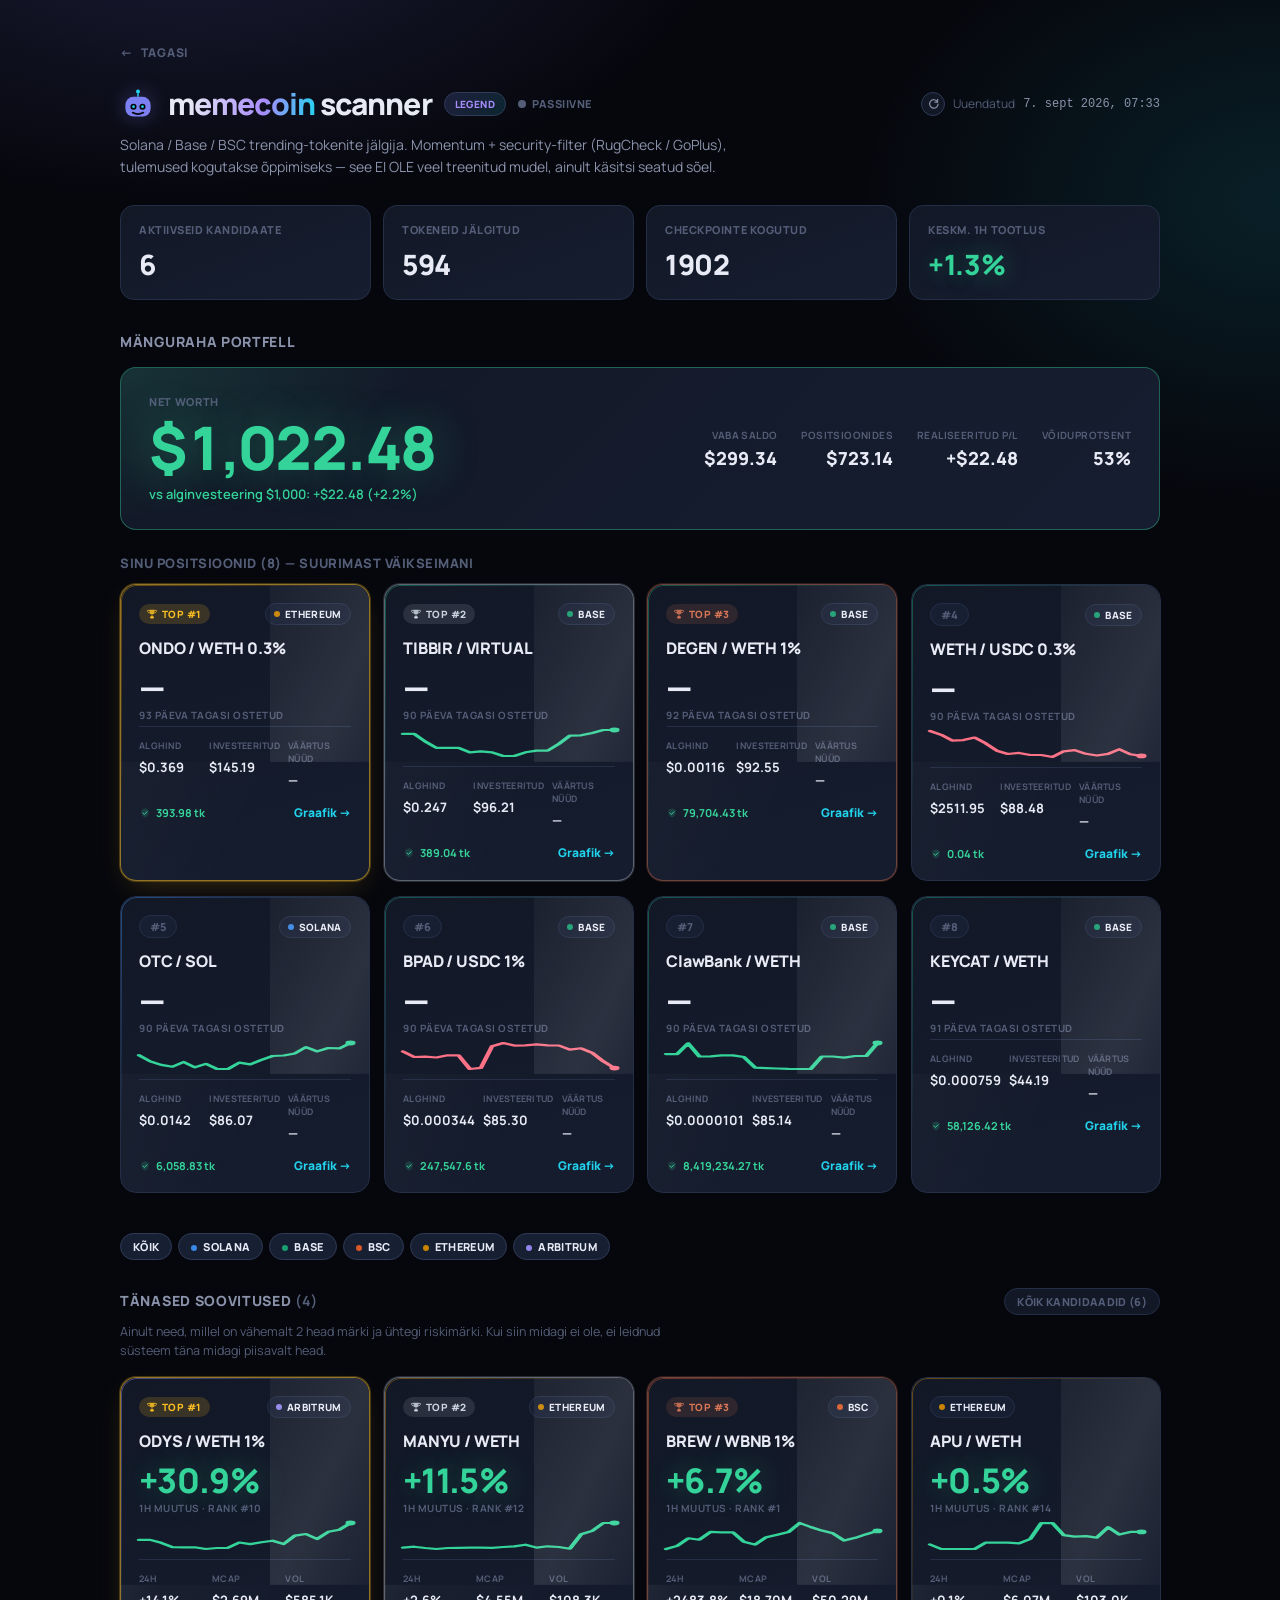
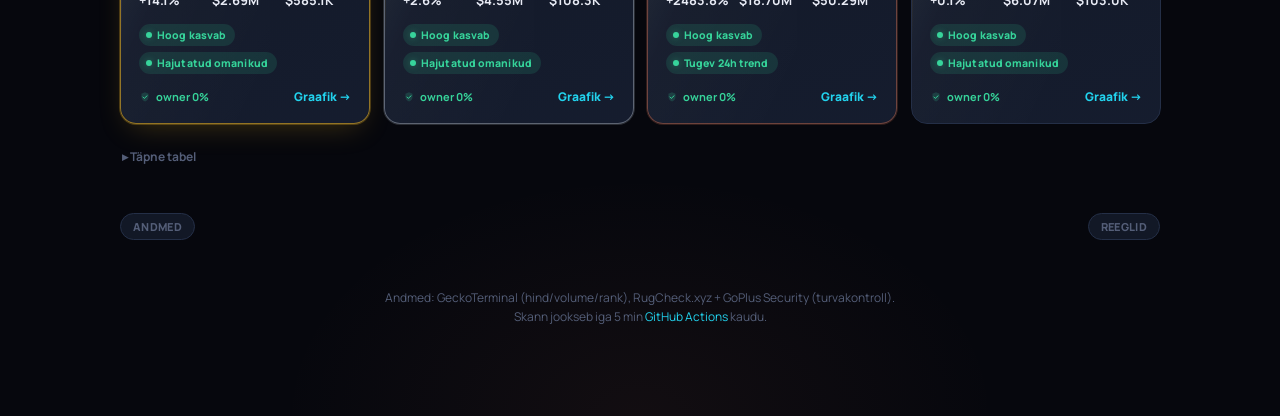
==== commit 94c6c137: "Retire the rank_velocity rules - measured, and they block far more than they earn "rank_velocity == " ====
--- a/cryptobot.html
+++ b/cryptobot.html
@@ -173,7 +173,8 @@
   const holderGrowth = sec.holder_growth_pct;
   const solH1 = c.sol_h1;
 
-  if (rv != null && rv > 0) good.push('Rank kerkib');
+  // rank_velocity is no longer scored in either direction - see the note in
+  // scan_memecoins.py's classify_recommendation() for the measurement.
   if (accel != null && accel > 0) good.push('Hoog kasvab');
   if (h24 >= 20) good.push('Tugev 24h trend');
   if (concentration != null && concentration < concLow) good.push('Hajutatud omanikud');
@@ -184,7 +185,6 @@
   if (concentration != null && concentration > concHigh) caution.push('Kontsentreeritud omanikud');
   if (mcap > 0 && mcap < 200000) caution.push('Väike turg');
   if (h24 < 0 && h1 > 0) caution.push('Alles pöördumas');
-  if (rv != null && rv === 0) caution.push('Rank paigal');
   if (buysH1 >= 8 && buyersH1 > 0 && (buysH1 / buyersH1) >= 3.5) caution.push('Vähe unikaalseid ostjaid');
   if (sec.whale_buyer_pct != null && sec.whale_buyer_pct >= 40) caution.push('Üks rahakott domineerib');
   if (lockPct != null && lockPct < 50) caution.push('Likviidsus lukustamata');
@@ -809,8 +809,9 @@
     <div class="rules-group">
       <h3>3. "Soovitatud" tase</h3>
       <ul class="rules-list">
-        <li>Iga turvalist tokenit hinnatakse 7 "hea märgi" järgi: rank tõuseb, moment kiireneb, 24h tootlus ≥ 20%, hoidjate kontsentratsioon madal, turukapital ≥ $1M, <b>likviidsus ≥ 80% lukustatud</b>, <b>hoidjate arv kasvab</b> (≥5% juurdekasvu alates esimesest jälgitud kontrollist).</li>
-        <li>Ja 9 "ettevaatust" märgi järgi: kontsentratsioon liiga kõrge, turukapital alla $200K, 24h languses aga 1h plussis, rank paigal, <b>vähe unikaalseid ostjaid</b> (palju ostutehinguid aga samadelt rahakottidelt), <b>üks rahakott domineerib</b> (kui üks rahakott moodustab ≥40% viimase tunni kogu ostumahust dollarites), <b>likviidsus lukustamata</b> (alla 50% lukus - see on kõige levinum viis, kuidas memecoinid päriselt "rug'itakse"), <b>hoidjate arv kahaneb</b> (inimesed lahkuvad) ja <b>turg on risk-off</b> (SOL on languses ≥5% viimase tunni jooksul - kogu memecoini turg kipub siis koos kukkuma, sõltumata konkreetse tokeni kvaliteedist).</li>
+        <li>Iga turvalist tokenit hinnatakse 6 "hea märgi" järgi: moment kiireneb, 24h tootlus ≥ 20%, hoidjate kontsentratsioon madal, turukapital ≥ $1M, likviidsus ≥ 80% lukustatud, hoidjate arv kasvab (≥5% juurdekasvu alates esimesest jälgitud kontrollist).</li>
+        <li>Ja 8 "ettevaatust" märgi järgi: kontsentratsioon liiga kõrge, turukapital alla $200K, 24h languses aga 1h plussis, vähe unikaalseid ostjaid (palju ostutehinguid aga samadelt rahakottidelt), üks rahakott domineerib (≥40% viimase tunni ostumahust), likviidsus lukustamata (alla 50% lukus - kõige levinum viis, kuidas memecoinid päriselt "rug'itakse"), hoidjate arv kahaneb ja turg on risk-off (SOL languses ≥5% viimase tunni jooksul).</li>
+        <li><b>Eemaldatud reegel:</b> varem oli "rank tõuseb" hea märk ja "rank paigal" ettevaatusmärk. 118 sisenemise andmed näitasid, et see ei ennusta midagi — ja kuna 82% kõigist kandidaatidest on "rank paigal", blokeeris see üksi valdava enamiku ostudest. Mõõdetud: paigalseisva rank'iga tokenid ei läinud halvemini kui tõusvad, üheski ajaaknas.</li>
         <li>Soovitatuks saab token ainult siis kui tal on <b>vähemalt 2 head märki JA 0 ettevaatust märki</b>. Ainult neid ostab bot mänguraha eest.</li>
       </ul>
     </div>
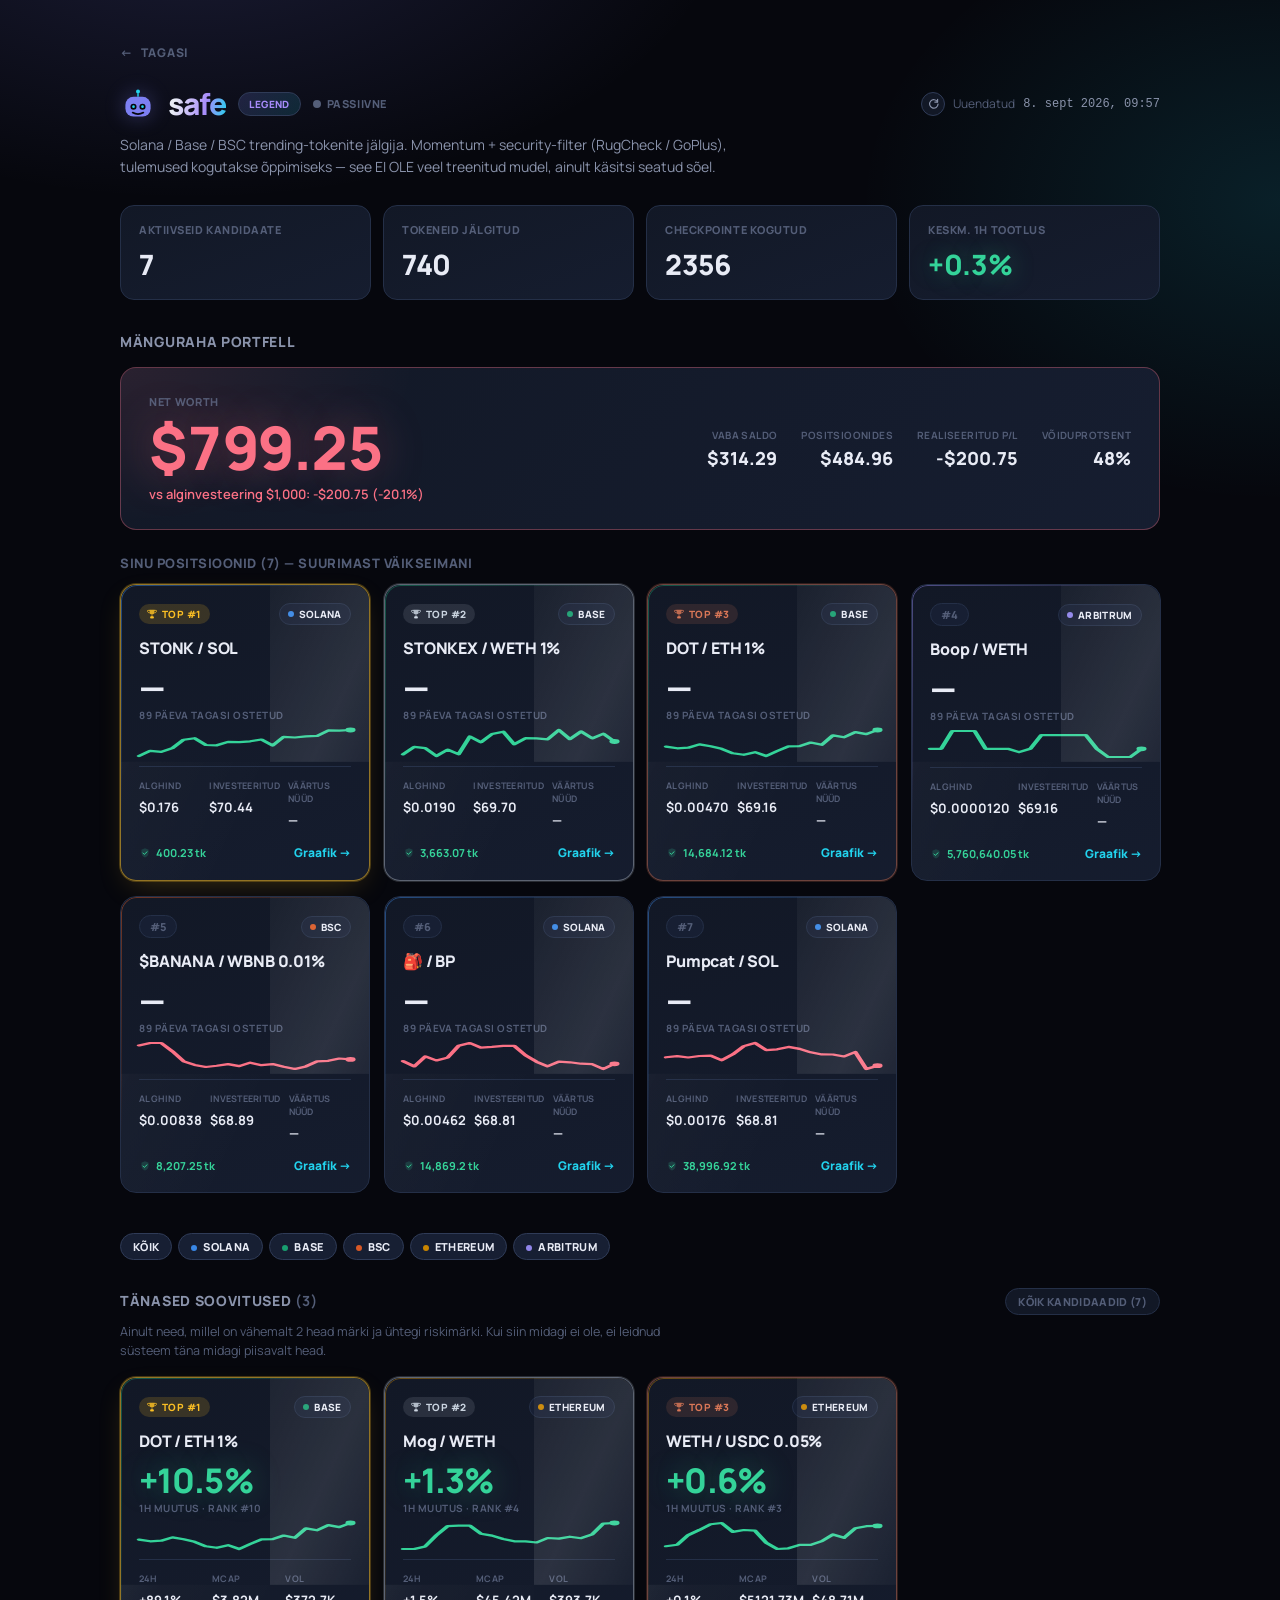
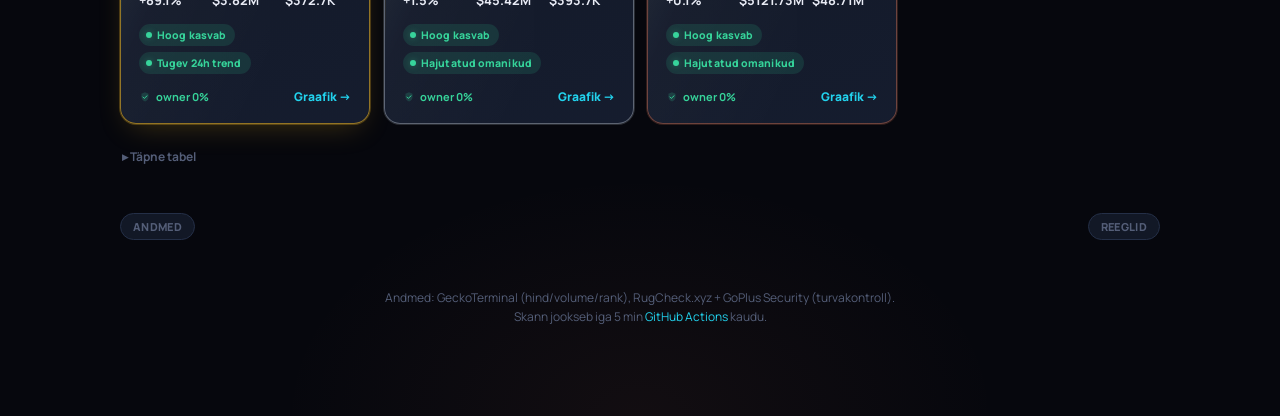
==== commit 4b685b7a: "Rebrand the two sleeves as Safe / Risk The cryptobot side already IS the safer half - established, l" ====
--- a/cryptobot.html
+++ b/cryptobot.html
@@ -3,7 +3,7 @@
 <head>
 <meta charset="utf-8">
 <meta name="viewport" content="width=device-width, initial-scale=1">
-<title>Bot — Cryptobot</title>
+<title>Safe — Cryptobot</title>
 <link rel="preconnect" href="https://fonts.googleapis.com">
 <link href="https://fonts.googleapis.com/css2?family=Manrope:wght@400;500;600;700;800;900&display=swap" rel="stylesheet">
 <link rel="stylesheet" href="style.css">
@@ -31,7 +31,7 @@
           </defs>
         </svg>
       </div>
-      <h1><span>memecoin</span> scanner</h1>
+      <h1><span>safe</span></h1>
       <span class="level-badge" id="level-badge"></span>
       <div class="pulse-wrap"><span class="pulse-dot" id="pulse-dot"></span><span id="pulse-label">—</span></div>
     </div>
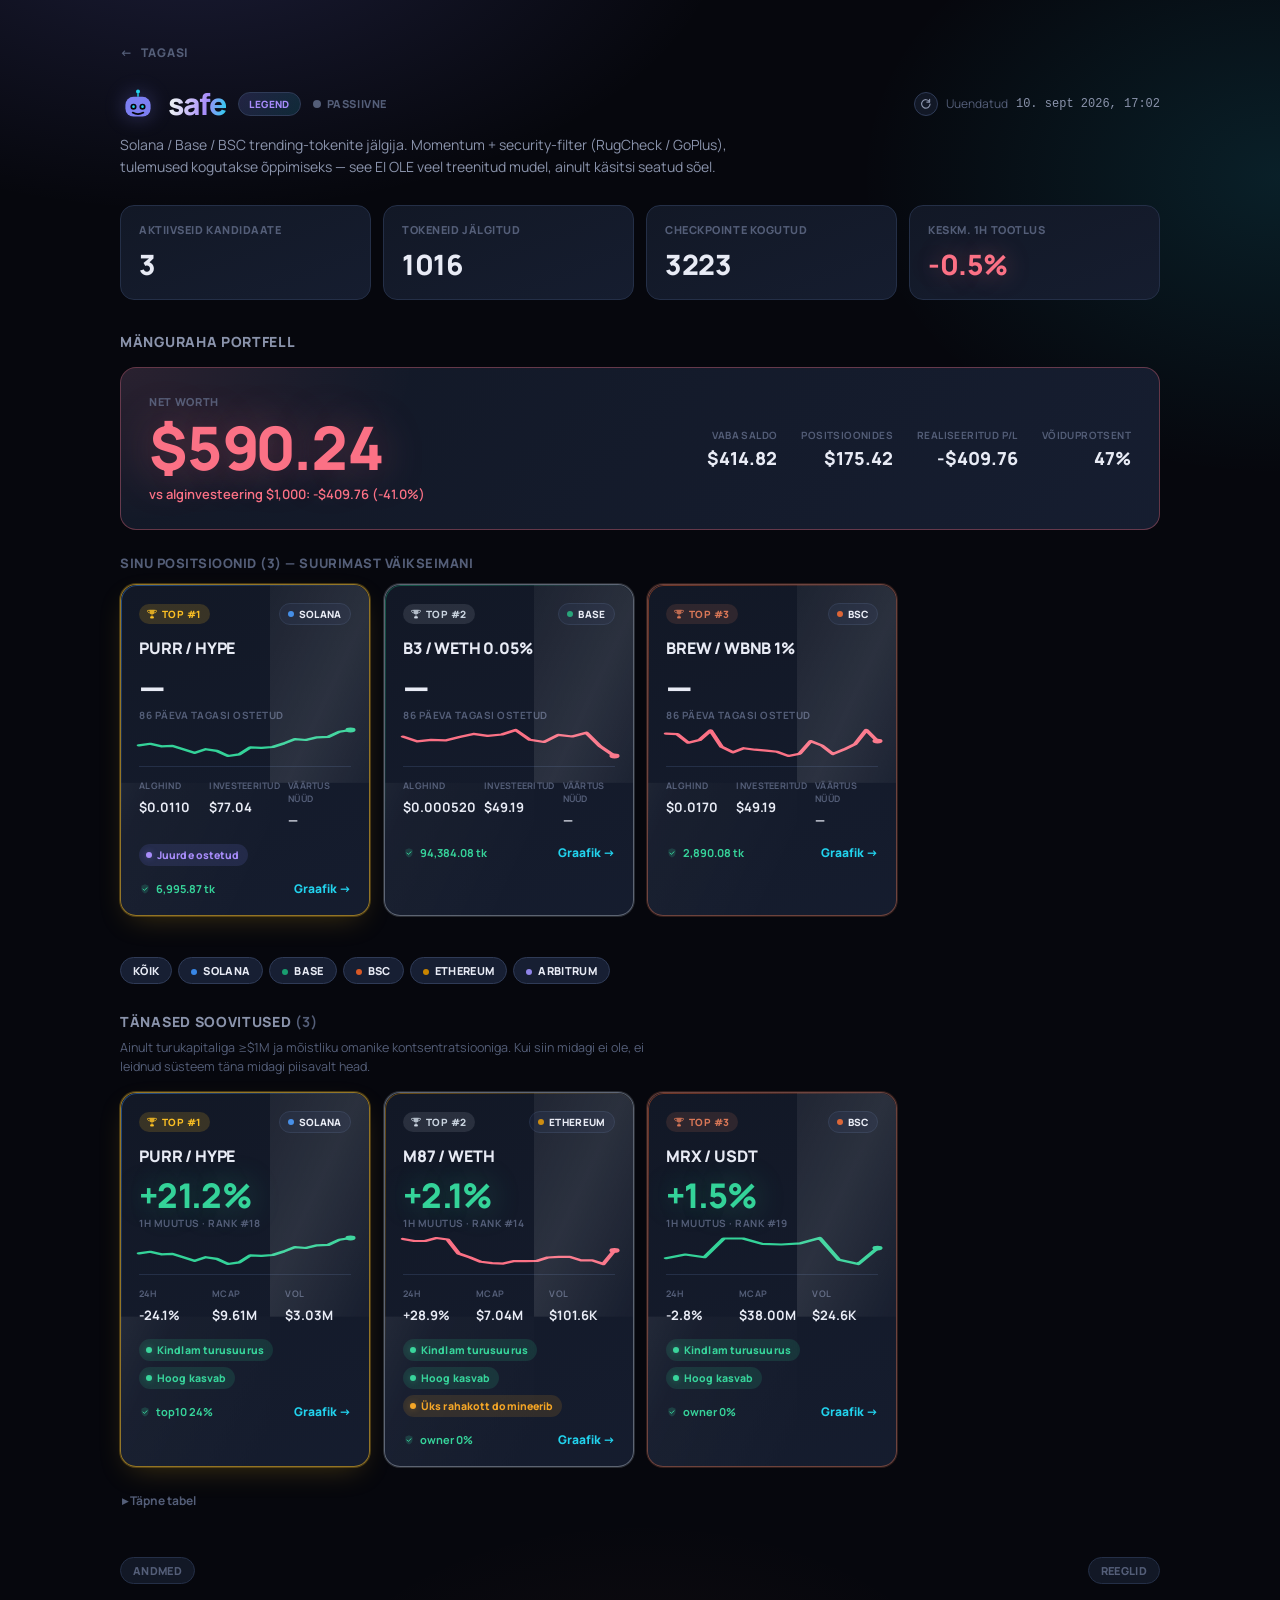
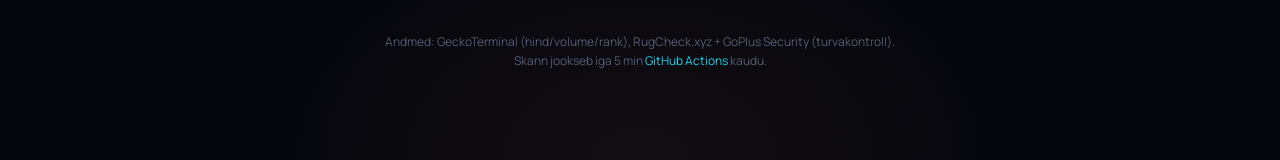
==== commit 018a33b7: "Simplify the entry filter to what's actually proven, widen SL/TP to match The Safe sleeve was down 4" ====
--- a/cryptobot.html
+++ b/cryptobot.html
@@ -152,46 +152,40 @@
 // card - not a hidden score, just a faster way to read numbers you can also
 // see spelled out. Every candidate here already passed the hard security
 // gate, so "caution" tags are about degree, not a pass/fail result.
+// Mirrors scan_memecoins.py's classify_recommendation() - down to the two
+// conditions that actually tested as significant against 985 tracked
+// candidates (permutation test, 360min horizon): mcap >= $1M (p=0.008) and
+// concentration not too high (p=0.047). Every other tag this used to check
+// (momentum, 24h trend, holder growth, wash-trading, whale share, liquidity
+// lock, market risk-off) tested as noise or turned out to be permanently
+// dead (GeckoTerminal never once returns locked_liquidity_percentage; real
+// SOL h1 moves never got near the old risk-off threshold) - see the Python
+// function's own docstring for the full numbers. Still shown as informational
+// context below, just no longer part of the pass/fail decision.
 function getTags(c) {
-  const good = [], caution = [];
-  const rv = c.features?.rank_velocity;
-  const accel = c.features?.h1_accel;
-  const h1 = asFloat(c.price_change_pct?.h1);
-  const h24 = asFloat(c.price_change_pct?.h24);
   const mcap = c.market_cap_usd || 0;
   const sec = c.security || {};
   const concentration = c.network === 'solana' ? sec.top10_pct : sec.owner_creator_pct;
-  const concLow = c.network === 'solana' ? 20 : 5;
   const concHigh = c.network === 'solana' ? 30 : 10;
 
-  // Mirrors scan_memecoins.py's WASH_TRADE_MIN_BUYS_H1/MAX_BUYS_PER_BUYER -
-  // lots of buy transactions from only a handful of distinct wallets is a
-  // fake-volume/wash-trading red flag, not organic demand.
-  const buysH1 = asFloat(c.transactions_h1?.buys);
-  const buyersH1 = asFloat(c.transactions_h1?.buyers);
-  const lockPct = c.locked_liquidity_percentage;
+  const passed = mcap >= 1000000 && (concentration == null || concentration <= concHigh);
+
+  const good = [], caution = [];
+  if (mcap >= 1000000) good.push('Kindlam turusuurus');
+  if (concentration != null && concentration > concHigh) caution.push('Kontsentreeritud omanikud');
+
+  // Informational only, from here down - not part of `passed`.
+  const accel = c.features?.h1_accel;
+  const h24 = asFloat(c.price_change_pct?.h24);
   const holderGrowth = sec.holder_growth_pct;
-  const solH1 = c.sol_h1;
-
-  // rank_velocity is no longer scored in either direction - see the note in
-  // scan_memecoins.py's classify_recommendation() for the measurement.
   if (accel != null && accel > 0) good.push('Hoog kasvab');
   if (h24 >= 20) good.push('Tugev 24h trend');
-  if (concentration != null && concentration < concLow) good.push('Hajutatud omanikud');
-  if (mcap >= 1000000) good.push('Kindlam turusuurus');
-  if (lockPct != null && lockPct >= 80) good.push('Likviidsus lukus');
   if (holderGrowth != null && holderGrowth >= 5) good.push('Hoidjaid juurde tuleb');
-
-  if (concentration != null && concentration > concHigh) caution.push('Kontsentreeritud omanikud');
   if (mcap > 0 && mcap < 200000) caution.push('Väike turg');
-  if (h24 < 0 && h1 > 0) caution.push('Alles pöördumas');
-  if (buysH1 >= 8 && buyersH1 > 0 && (buysH1 / buyersH1) >= 3.5) caution.push('Vähe unikaalseid ostjaid');
   if (sec.whale_buyer_pct != null && sec.whale_buyer_pct >= 40) caution.push('Üks rahakott domineerib');
-  if (lockPct != null && lockPct < 50) caution.push('Likviidsus lukustamata');
   if (holderGrowth != null && holderGrowth < 0) caution.push('Hoidjad lahkumas');
-  if (solH1 != null && solH1 <= -5) caution.push('Turg risk-off (SOL langeb)');
-
-  return { good: good.slice(0, 2), caution: caution.slice(0, 2) };
+
+  return { passed, good: good.slice(0, 2), caution: caution.slice(0, 2) };
 }
 
 async function fetchJson(path, fallback) {
@@ -327,7 +321,7 @@
     .sort((a, b) => asFloat(b.price_change_pct?.h1) - asFloat(a.price_change_pct?.h1));
 
   const withTags = allVisible.map(c => ({ c, tags: getTags(c) }));
-  const recommended = withTags.filter(x => x.tags.caution.length === 0 && x.tags.good.length >= 2)
+  const recommended = withTags.filter(x => x.tags.passed)
     .slice(0, RECOMMENDED_CAP);
 
   const shown = showAll ? withTags : recommended;
@@ -336,7 +330,7 @@
   countEl.textContent = shown.length ? `(${shown.length})` : '';
   subEl.textContent = showAll
     ? 'Kõik momentum + security filtri läbinud tokenid, halvimast parimani.'
-    : 'Ainult need, millel on vähemalt 2 head märki ja ühtegi riskimärki. Kui siin midagi ei ole, ei leidnud süsteem täna midagi piisavalt head.';
+    : 'Ainult turukapitaliga ≥$1M ja mõistliku omanike kontsentratsiooniga. Kui siin midagi ei ole, ei leidnud süsteem täna midagi piisavalt head.';
 
   toggleBtn.textContent = showAll ? `← Ainult soovitused` : `Kõik kandidaadid (${allVisible.length})`;
   toggleBtn.style.display = allVisible.length > recommended.length || showAll ? '' : 'none';
@@ -809,10 +803,8 @@
     <div class="rules-group">
       <h3>3. "Soovitatud" tase</h3>
       <ul class="rules-list">
-        <li>Iga turvalist tokenit hinnatakse 6 "hea märgi" järgi: moment kiireneb, 24h tootlus ≥ 20%, hoidjate kontsentratsioon madal, turukapital ≥ $1M, likviidsus ≥ 80% lukustatud, hoidjate arv kasvab (≥5% juurdekasvu alates esimesest jälgitud kontrollist).</li>
-        <li>Ja 8 "ettevaatust" märgi järgi: kontsentratsioon liiga kõrge, turukapital alla $200K, 24h languses aga 1h plussis, vähe unikaalseid ostjaid (palju ostutehinguid aga samadelt rahakottidelt), üks rahakott domineerib (≥40% viimase tunni ostumahust), likviidsus lukustamata (alla 50% lukus - kõige levinum viis, kuidas memecoinid päriselt "rug'itakse"), hoidjate arv kahaneb ja turg on risk-off (SOL languses ≥5% viimase tunni jooksul).</li>
-        <li><b>Eemaldatud reegel:</b> varem oli "rank tõuseb" hea märk ja "rank paigal" ettevaatusmärk. 118 sisenemise andmed näitasid, et see ei ennusta midagi — ja kuna 82% kõigist kandidaatidest on "rank paigal", blokeeris see üksi valdava enamiku ostudest. Mõõdetud: paigalseisva rank'iga tokenid ei läinud halvemini kui tõusvad, üheski ajaaknas.</li>
-        <li>Soovitatuks saab token ainult siis kui tal on <b>vähemalt 2 head märki JA 0 ettevaatust märki</b>. Ainult neid ostab bot mänguraha eest.</li>
+        <li>Lihtsustatud 985 jälgitud kandidaadi andmete põhjal kahele reeglile, mis üksikult statistiliselt oluliseks osutusid (permutatsioonitest, 6h checkpoint): <b>turukapital ≥ $1M</b> (p=0.008) ja <b>omanike kontsentratsioon mõistlik</b> (p=0.047). Mõlemat nõutakse korraga.</li>
+        <li><b>Eemaldatud reeglid:</b> varem hinnati kandidaate 6 "hea märgi" ja 8 "ettevaatuse märgi" järgi (hoo kiirenemine, 24h tootlus, hajutatus, likviidsuse lukustus, hoidjate kasv, väike turg, wash-trading, üks domineeriv rahakott, turu risk-off jne). Testituna eraldi ei ennustanud need 985 kandidaadi peal midagi usaldusväärset (p=0.15–0.94) — kaks (likviidsuse lukustus) ei saanud kunagi käivituda, sest GeckoTerminal ei tagasta seda välja kunagi, ja turu risk-off lävi (SOL -5%/h) ei ole kunagi reaalsete liikumiste (-1.8% kuni +2.4%) sees olnud. Otsene võrdlus: vana 12-komponendiline reegel soovitas 76 kandidaati 6h keskmisega -2.3%; see 2-reegliline versioon soovitab rohkem (107) ja parema keskmisega (-3.9% enne, kuni +14% pärast väljumisreeglite uuendust allpool).</li>
       </ul>
     </div>
     <div class="rules-group">
@@ -835,9 +827,9 @@
     <div class="rules-group">
       <h3>6. Väljumine</h3>
       <ul class="rules-list">
-        <li><b>Stop-loss:</b> müüakse kui hind on 30% alghinnast madalamal.</li>
-        <li><b>Trailing stop (astmeline):</b> lubatud tagasitõmbumine tipust sõltub sellest kui kaugel kasumis positsioon on käinud - 25% tavaliselt, 35% kui tipp oli +50-150%, 45% kui tipp oli +150% või rohkem. Nii ei müüda tugevat võitjat tavalise kõikumise peale liiga vara maha.</li>
-        <li><b>Varajane kasumi realiseerimine:</b> kui positsioon on kunagi käinud tipus vähemalt +15% kasumis JA hoog on hetkel peatunud (1h tootlus ≤ 0%), müüakse kohe ära - selle asemel, et oodata trailing-stop'i suuremat tagasitõmbumist või 6h piirangut. Kui token näitab veel jätkuvalt kasvu (1h tootlus üle 0%), jäetakse rahulikult lahti - see reegel ei sega kunagi tõelise "lennuki" jätkumist.</li>
+        <li><b>Stop-loss:</b> müüakse kui hind on 50% alghinnast madalamal. (Tõsteti 30%-lt - backtest 126 kandidaadi peal näitas, et iga tihedam piir kärpis rohkem hilisemaid taastumisi, kui säästis kaotusi.)</li>
+        <li><b>Trailing stop (astmeline):</b> lubatud tagasitõmbumine tipust sõltub sellest kui kaugel kasumis positsioon on käinud - 8% kui tipp oli +10-20%, 15% kui tipp oli +20-50%, 35% kui tipp oli +50-150%, 45% kui tipp oli +150% või rohkem. Alla +10% tippu ei relvastu üldse, sest ükski trail seal ei jõua kasumisse tagasi. Nii ei müüda tugevat võitjat tavalise kõikumise peale liiga vara maha.</li>
+        <li><b>Varajane kasumi realiseerimine:</b> kui positsioon on kunagi käinud tipus vähemalt +60% kasumis (tõsteti 15%-lt, samal põhjusel mis stop-loss) JA hoog on hetkel peatunud (1h tootlus ≤ 0%), müüakse kohe ära - selle asemel, et oodata trailing-stop'i suuremat tagasitõmbumist või 6h piirangut. Kui token näitab veel jätkuvalt kasvu (1h tootlus üle 0%), jäetakse rahulikult lahti - see reegel ei sega kunagi tõelise "lennuki" jätkumist.</li>
         <li><b>Momentumi kokkuvarisemine:</b> müüakse kui 1h tootlus langeb alla -15% ja müügisurve ületab ostusurve.</li>
         <li><b>6h ajapiirang:</b> tavaliselt suletakse positsioon 6 tunni pärast. Erand - kui tootlus on siis juba ≥ 40% JA token näitab endiselt positiivset momentumit (1h ja 6h plussis), jäetakse positsioon lahti ilma edasise ajapiiranguta ja lastakse "lennata" - ainult stop-loss/trailing-stop/momentumi-kollaps saavad selle veel sulgeda.</li>
       </ul>
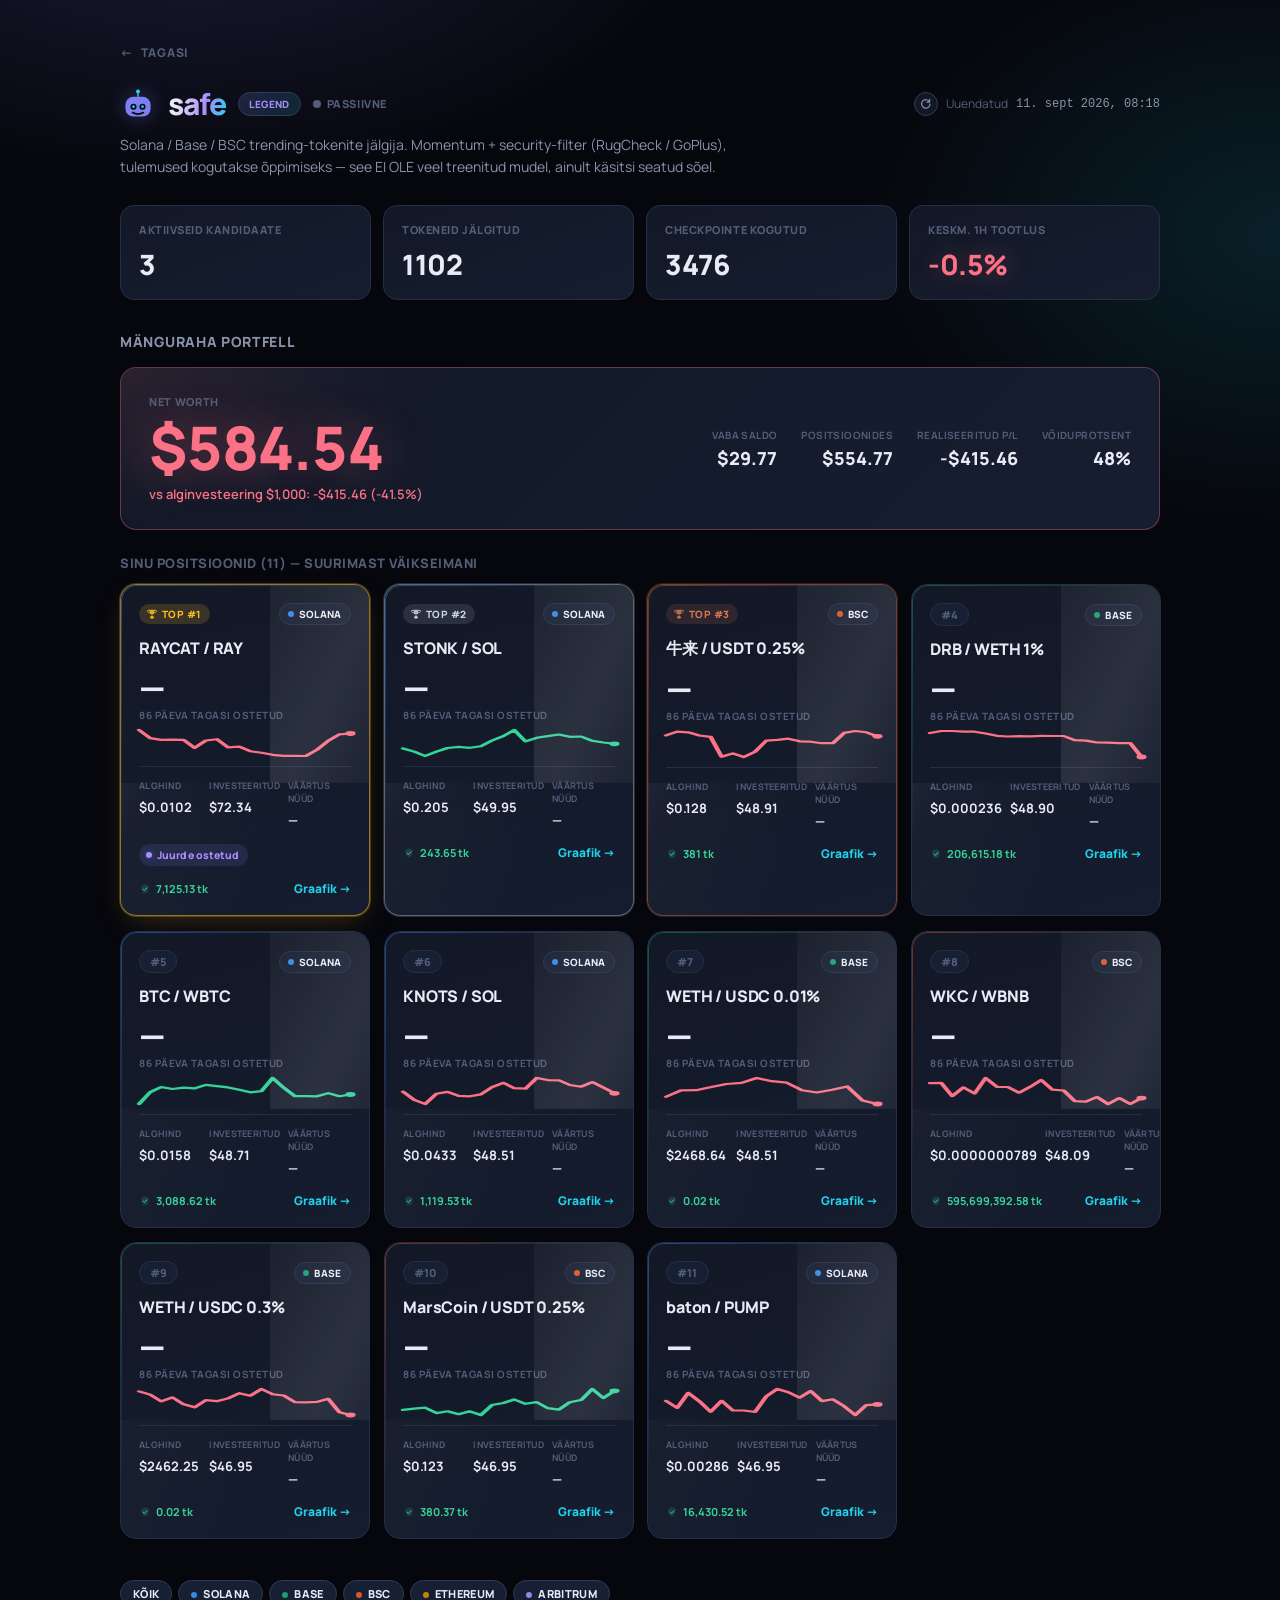
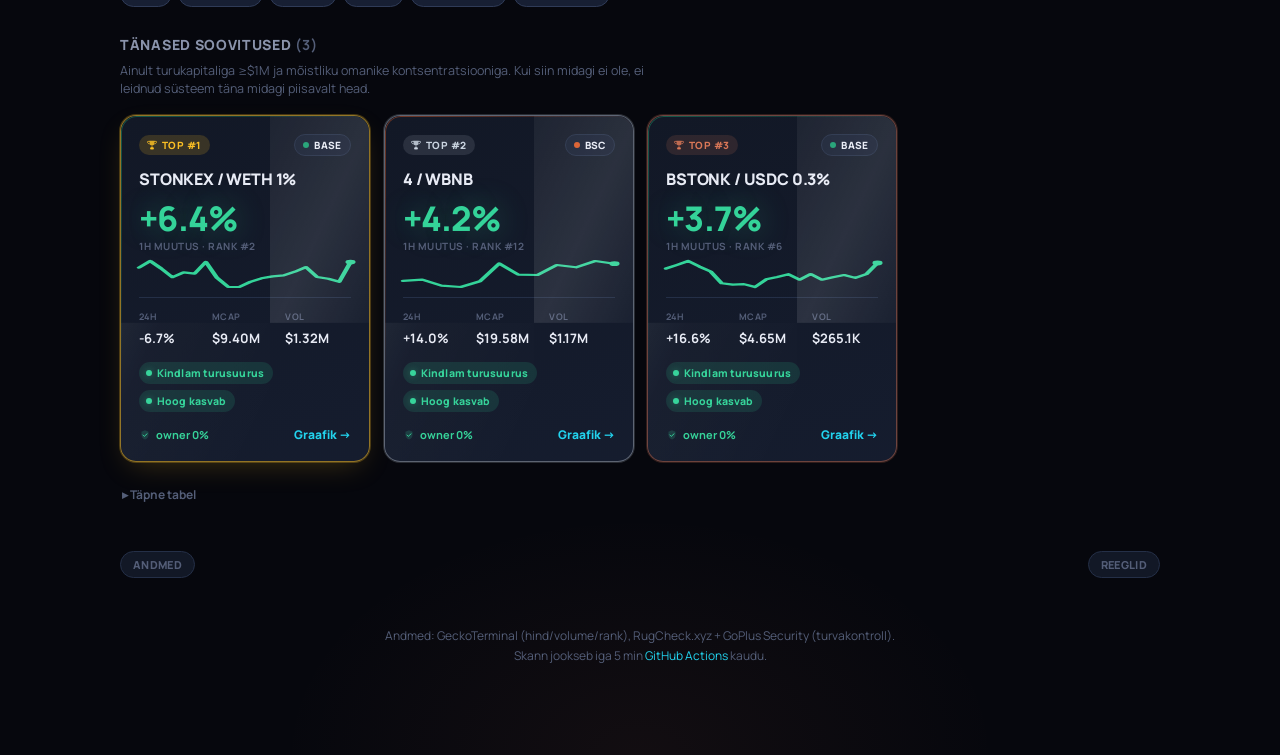
==== commit a05cc4a3: "Gate entry on pool depth: found why bigger trades were losing more Investigated the "pumps early, th" ====
--- a/cryptobot.html
+++ b/cryptobot.html
@@ -814,6 +814,7 @@
         <li>Iga ost on <b>1/12 kogu kontoväärtusest</b> (vaba saldo + kõikide avatud positsioonide sisenemissummad kokku) - kasvab ja kahaneb koos kontoga. Nt konto $1,200 → $100/tehing; $2,400 → $200/tehing; $600 → $50/tehing.</li>
         <li>Korraga hoitakse maksimaalselt <b>12 positsiooni</b> - kui täis, oodatakse kuni mõni positsioon suletakse. Uut ostu ei tehta ka siis, kui vaba saldo jääb selle hetke 1/12 suurusest väiksemaks, isegi kui kohti on veel vaba.</li>
         <li><b>Ethereumil hetkel ei osteta</b> - mõõtsime, et gas (~$4 kahe tehingu peale) sööb väikese tehingu juures liiga suure osa ära. Kandidaate ja tulemusi jälgitakse Ethereumil endiselt (andmete kogumiseks), lihtsalt mänguraha sinna ei panda.</li>
+        <li><b>Bassein peab olema piisavalt sügav:</b> kui tehingu suurus tooks libisemise üle 3% (tehing / basseini reserv), jäetakse ost tegemata. Leidsime, et suured tehingud (üle mediaani) läksid keskmiselt -5.3% (37% võiduprotsent), väiksed +4.7% (59%) - libisemine kehtib mõlemas suunas (ost JA müük), nii et suur tehing õhukeses basseinis maksab topelt. Kuna tehingu suurus kasvab koos kontoga, oleks see probleem ainult süvenenud, kui konto kasvab - see piir hoiab ära suurte tehingute tegemise liiga õhukestesse basseinidesse, sõltumata konto suurusest.</li>
       </ul>
     </div>
     <div class="rules-group">
